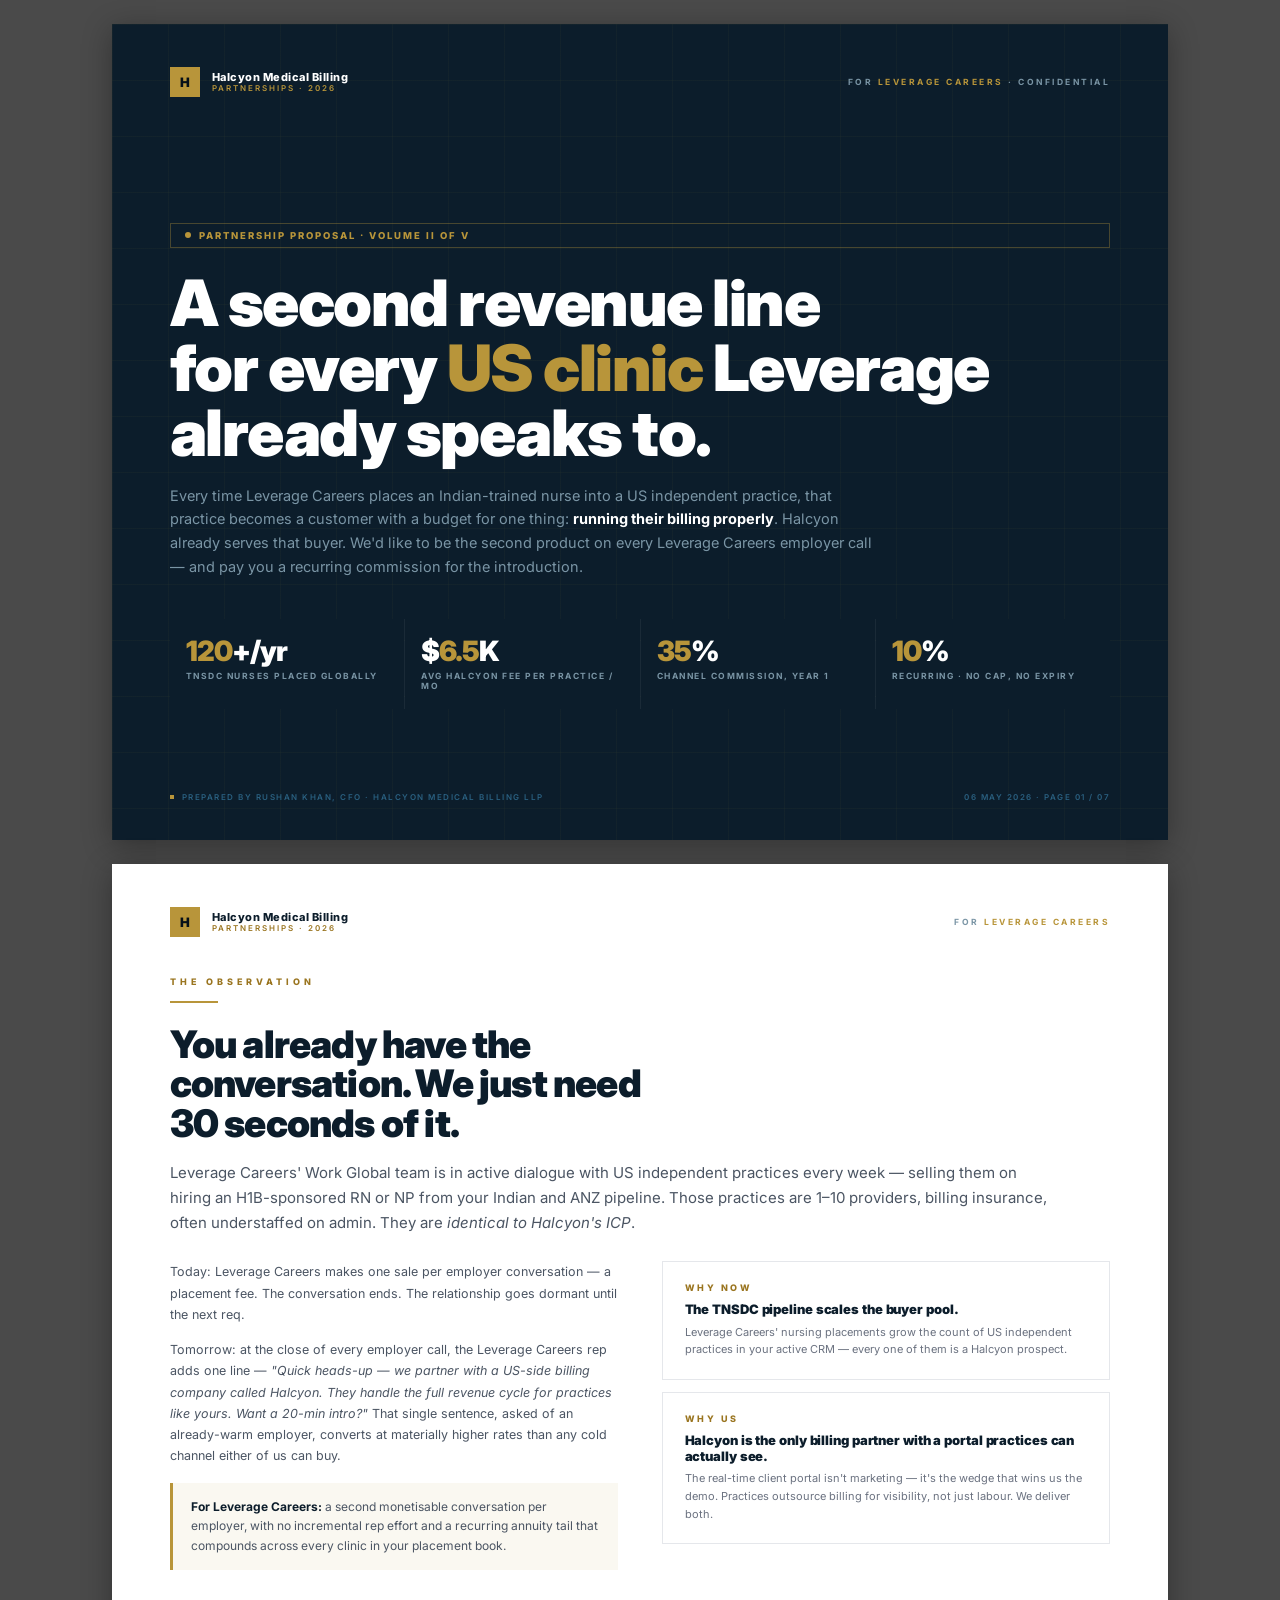
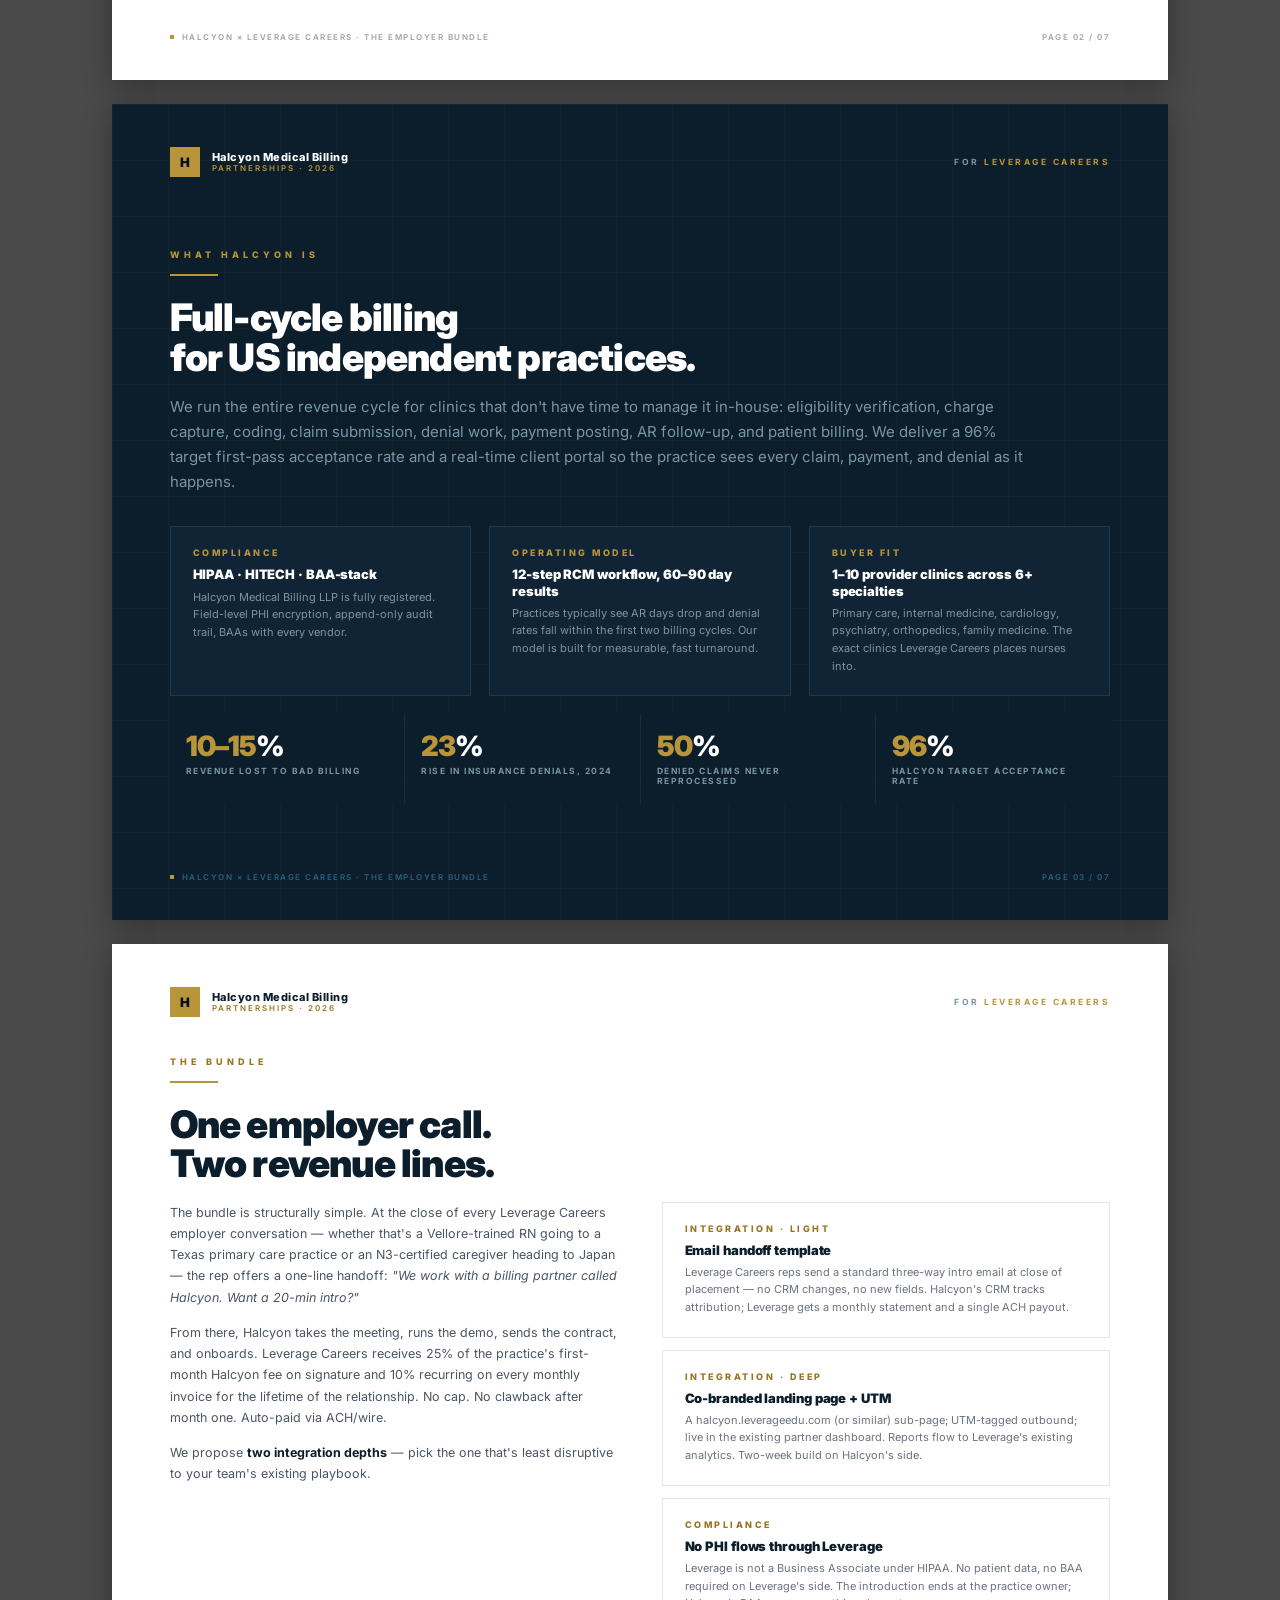
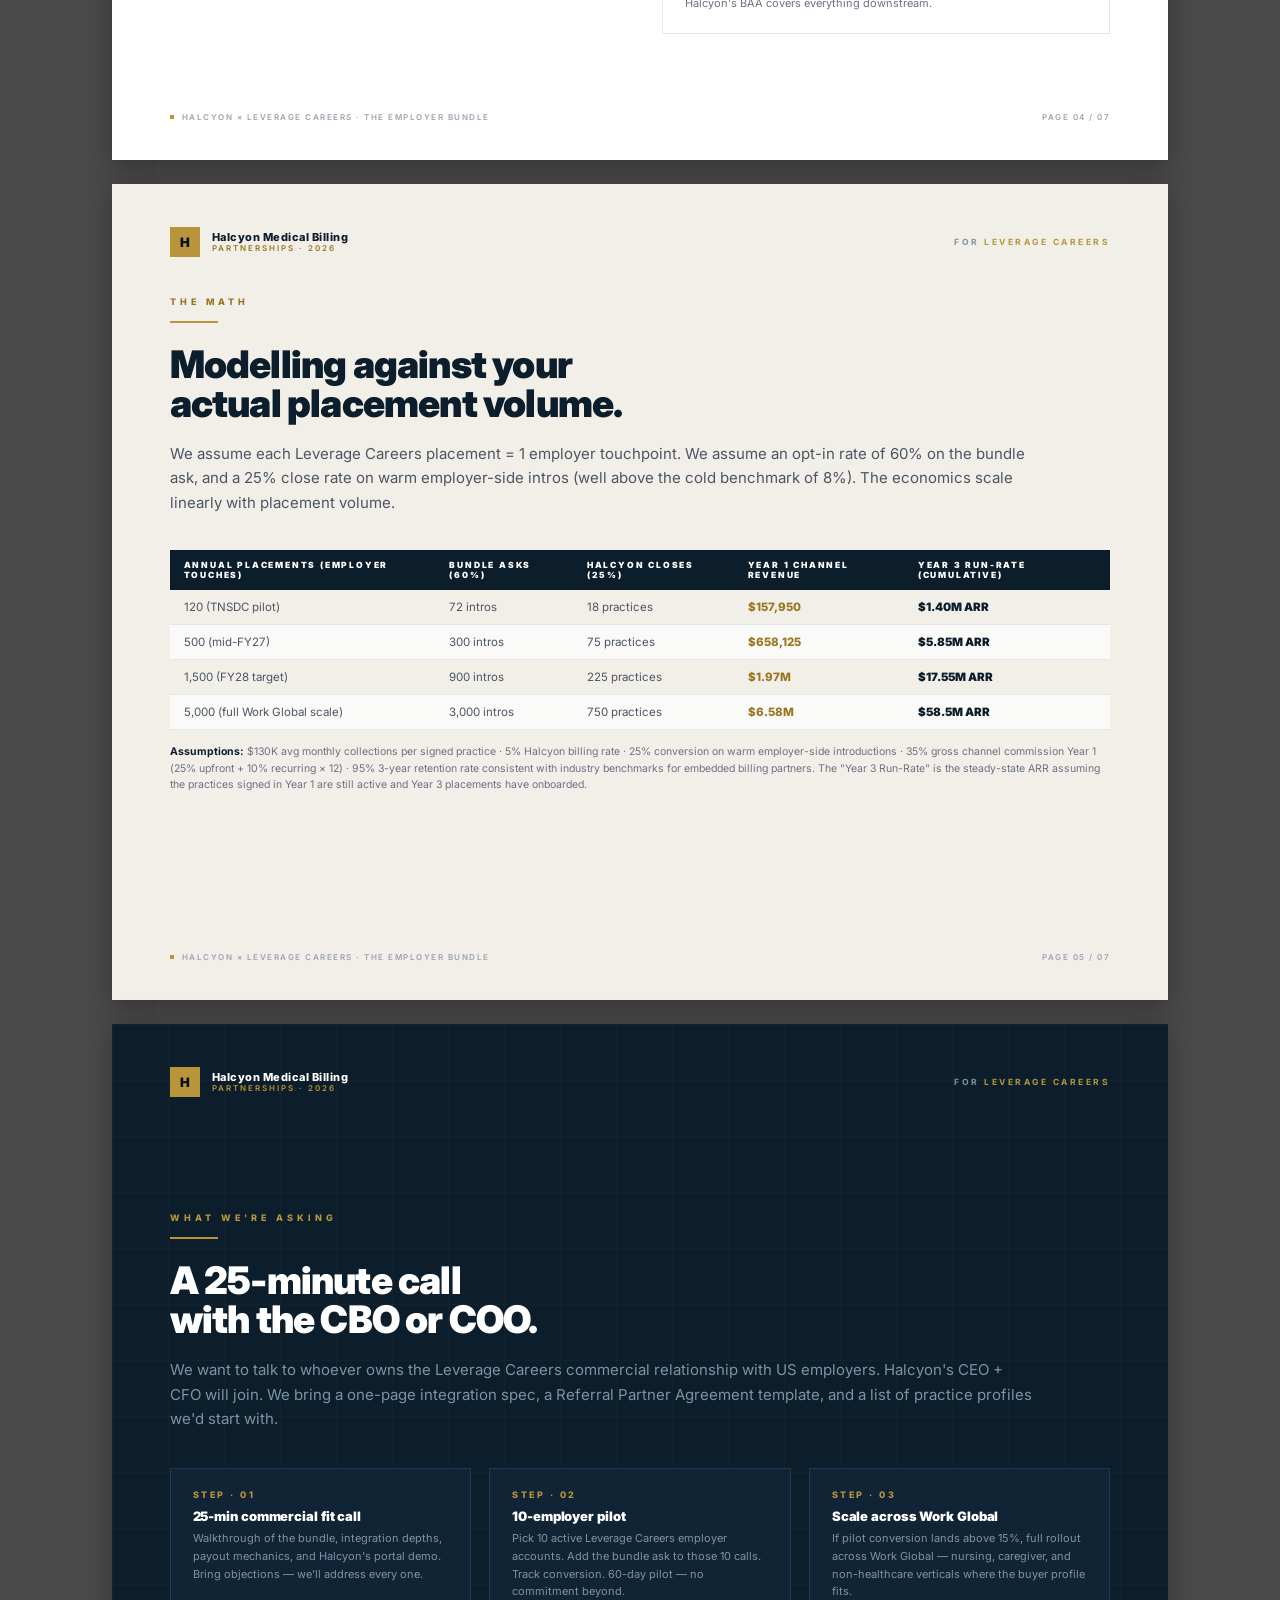
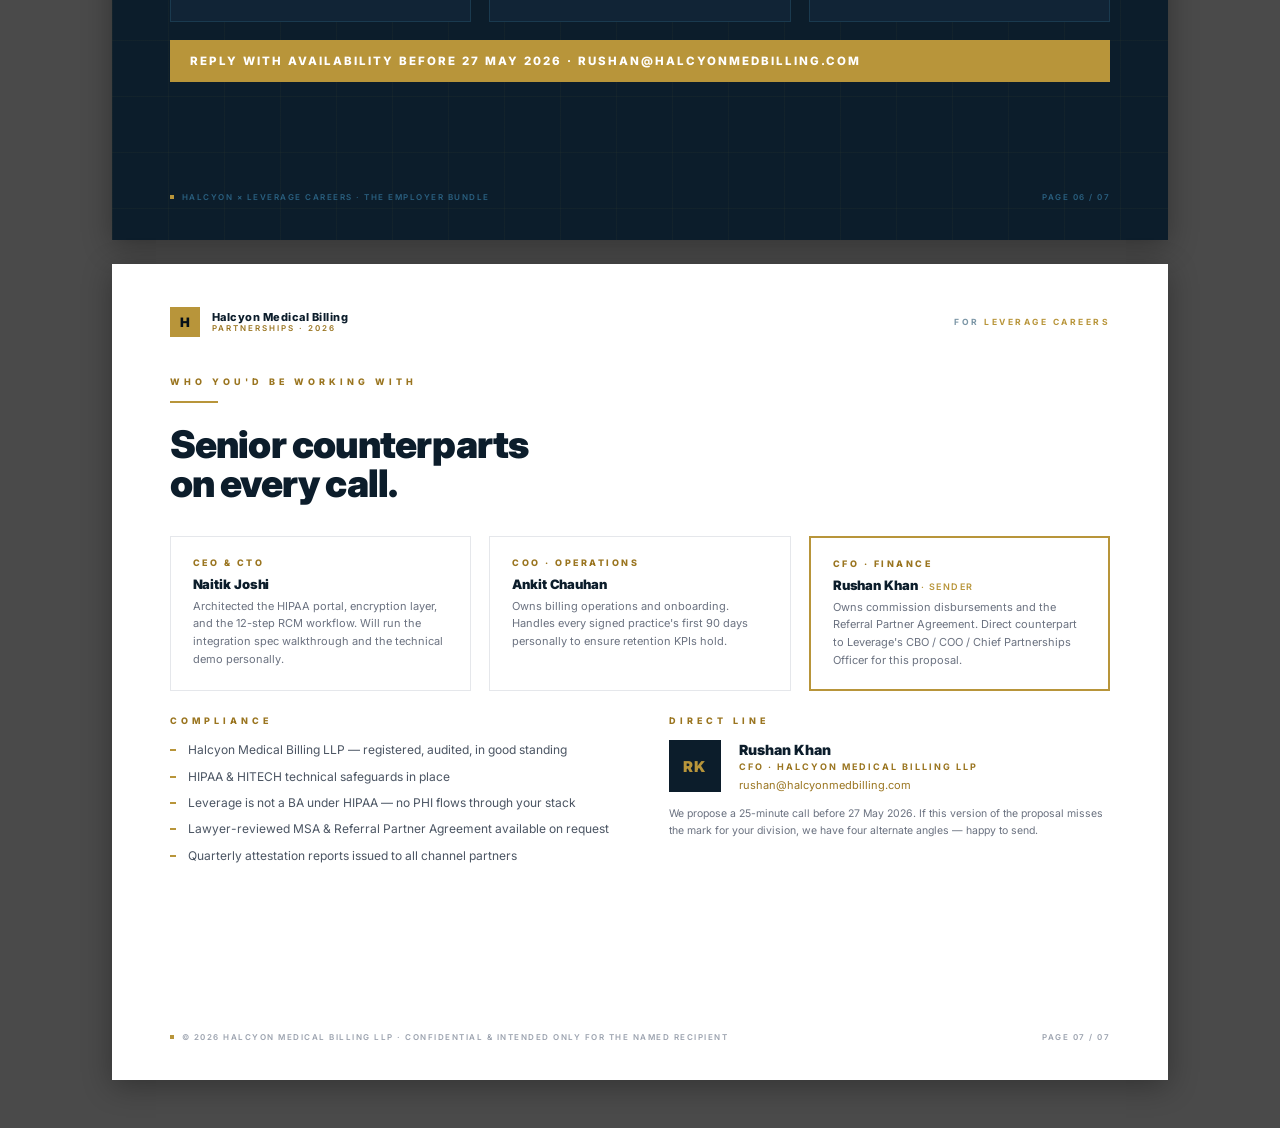
==== proposals/v2-employer-bundle.html @ 647984fd "Initial outreach package: Halcyon × Leverage Edu — 5 proposals, lead list, email draft, research" ====
<!DOCTYPE html>
<html lang="en">
<head>
<meta charset="UTF-8">
<title>Halcyon × Leverage Careers — The Employer Bundle</title>
<link rel="preconnect" href="https://fonts.googleapis.com">
<link rel="preconnect" href="https://fonts.gstatic.com" crossorigin>
<link href="https://fonts.googleapis.com/css2?family=Inter:wght@300;400;600;700;800;900&display=swap" rel="stylesheet">
<link rel="stylesheet" href="_styles.css">
</head>
<body>

<!-- ═══════════ PAGE 1 — COVER ═══════════ -->
<section class="page hero-bg dark-bg">
  <div class="page-header">
    <div class="brand">
      <div class="brand-mark">H</div>
      <div class="brand-text">
        Halcyon Medical Billing
        <span class="sub">Partnerships · 2026</span>
      </div>
    </div>
    <div class="attn">For <span class="gold">Leverage Careers</span> · Confidential</div>
  </div>

  <div class="page-body" style="padding-top:0.4in;">
    <div class="tag"><span class="pulse"></span>Partnership Proposal · Volume II of V</div>
    <h1 class="cover-h1">A second revenue line<br>for every <em>US clinic</em> Leverage<br>already speaks to.</h1>
    <p class="lead dark" style="max-width:7.4in; font-size:14.5px;">
      Every time Leverage Careers places an Indian-trained nurse into a US independent practice,
      that practice becomes a customer with a budget for one thing: <strong style="color:#fff;">running their billing properly</strong>.
      Halcyon already serves that buyer. We'd like to be the second product on every Leverage
      Careers employer call &mdash; and pay you a recurring commission for the introduction.
    </p>

    <div class="kpi-row">
      <div class="kpi"><div class="kpi-val"><span class="gold">120</span>+/yr</div><div class="kpi-lbl">TNSDC Nurses Placed Globally</div></div>
      <div class="kpi"><div class="kpi-val">$<span class="gold">6.5</span>K</div><div class="kpi-lbl">Avg Halcyon Fee per Practice / mo</div></div>
      <div class="kpi"><div class="kpi-val"><span class="gold">35</span>%</div><div class="kpi-lbl">Channel Commission, Year 1</div></div>
      <div class="kpi"><div class="kpi-val"><span class="gold">10</span>%</div><div class="kpi-lbl">Recurring · No Cap, No Expiry</div></div>
    </div>
  </div>

  <div class="page-footer">
    <span><span class="gold-dot"></span>Prepared by Rushan Khan, CFO · Halcyon Medical Billing LLP</span>
    <span>06 May 2026 · Page 01 / 07</span>
  </div>
</section>

<!-- ═══════════ PAGE 2 — THE OBSERVATION ═══════════ -->
<section class="page">
  <div class="page-header">
    <div class="brand">
      <div class="brand-mark">H</div>
      <div class="brand-text">
        Halcyon Medical Billing
        <span class="sub">Partnerships · 2026</span>
      </div>
    </div>
    <div class="attn">For <span class="gold">Leverage Careers</span></div>
  </div>

  <div class="page-body top">
    <p class="section-label light">The observation</p>
    <div class="gold-divider"></div>
    <h2 class="page-h2">You already have the<br>conversation. We just need<br>30 seconds of it.</h2>
    <p class="lead">
      Leverage Careers' Work Global team is in active dialogue with US independent practices
      every week &mdash; selling them on hiring an H1B-sponsored RN or NP from your Indian and
      ANZ pipeline. Those practices are 1–10 providers, billing insurance, often understaffed
      on admin. They are <em>identical to Halcyon's ICP</em>.
    </p>

    <div class="two-col" style="margin-top:8px;">
      <div>
        <p class="body" style="margin-bottom:14px;">
          Today: Leverage Careers makes one sale per employer conversation &mdash; a placement fee.
          The conversation ends. The relationship goes dormant until the next req.
        </p>
        <p class="body">
          Tomorrow: at the close of every employer call, the Leverage Careers rep adds one line
          &mdash; <em>"Quick heads-up &mdash; we partner with a US-side billing company called Halcyon. They
          handle the full revenue cycle for practices like yours. Want a 20-min intro?"</em>
          That single sentence, asked of an already-warm employer, converts at materially
          higher rates than any cold channel either of us can buy.
        </p>
        <div class="callout">
          <strong>For Leverage Careers:</strong> a second monetisable conversation per employer,
          with no incremental rep effort and a recurring annuity tail that compounds across
          every clinic in your placement book.
        </div>
      </div>
      <div>
        <div class="feature-card" style="margin-bottom:12px;">
          <div class="num">Why now</div>
          <div class="title">The TNSDC pipeline scales the buyer pool.</div>
          <div class="desc">Leverage Careers' nursing placements grow the count of US independent practices in your active CRM &mdash; every one of them is a Halcyon prospect.</div>
        </div>
        <div class="feature-card">
          <div class="num">Why us</div>
          <div class="title">Halcyon is the only billing partner with a portal practices can actually see.</div>
          <div class="desc">The real-time client portal isn't marketing &mdash; it's the wedge that wins us the demo. Practices outsource billing for visibility, not just labour. We deliver both.</div>
        </div>
      </div>
    </div>
  </div>

  <div class="page-footer">
    <span><span class="gold-dot"></span>Halcyon × Leverage Careers · The Employer Bundle</span>
    <span>Page 02 / 07</span>
  </div>
</section>

<!-- ═══════════ PAGE 3 — WHAT HALCYON IS ═══════════ -->
<section class="page hero-bg dark-bg">
  <div class="page-header">
    <div class="brand">
      <div class="brand-mark">H</div>
      <div class="brand-text">
        Halcyon Medical Billing
        <span class="sub">Partnerships · 2026</span>
      </div>
    </div>
    <div class="attn">For <span class="gold">Leverage Careers</span></div>
  </div>

  <div class="page-body">
    <p class="section-label">What Halcyon is</p>
    <div class="gold-divider"></div>
    <h2 class="page-h2 dark">Full-cycle billing<br>for US independent practices.</h2>
    <p class="lead dark" style="max-width:9in;">
      We run the entire revenue cycle for clinics that don't have time to manage it in-house:
      eligibility verification, charge capture, coding, claim submission, denial work, payment
      posting, AR follow-up, and patient billing. We deliver a 96% target first-pass acceptance
      rate and a real-time client portal so the practice sees every claim, payment, and denial as it happens.
    </p>

    <div class="three-col" style="margin-top:14px;">
      <div class="feature-card">
        <div class="num">Compliance</div>
        <div class="title">HIPAA · HITECH · BAA-stack</div>
        <div class="desc">Halcyon Medical Billing LLP is fully registered. Field-level PHI encryption, append-only audit trail, BAAs with every vendor.</div>
      </div>
      <div class="feature-card">
        <div class="num">Operating model</div>
        <div class="title">12-step RCM workflow, 60–90 day results</div>
        <div class="desc">Practices typically see AR days drop and denial rates fall within the first two billing cycles. Our model is built for measurable, fast turnaround.</div>
      </div>
      <div class="feature-card">
        <div class="num">Buyer fit</div>
        <div class="title">1–10 provider clinics across 6+ specialties</div>
        <div class="desc">Primary care, internal medicine, cardiology, psychiatry, orthopedics, family medicine. The exact clinics Leverage Careers places nurses into.</div>
      </div>
    </div>

    <div class="kpi-row" style="margin-top:18px;">
      <div class="kpi"><div class="kpi-val"><span class="gold">10–15</span>%</div><div class="kpi-lbl">Revenue Lost to Bad Billing</div></div>
      <div class="kpi"><div class="kpi-val"><span class="gold">23</span>%</div><div class="kpi-lbl">Rise in Insurance Denials, 2024</div></div>
      <div class="kpi"><div class="kpi-val"><span class="gold">50</span>%</div><div class="kpi-lbl">Denied Claims Never Reprocessed</div></div>
      <div class="kpi"><div class="kpi-val"><span class="gold">96</span>%</div><div class="kpi-lbl">Halcyon Target Acceptance Rate</div></div>
    </div>
  </div>

  <div class="page-footer">
    <span><span class="gold-dot"></span>Halcyon × Leverage Careers · The Employer Bundle</span>
    <span>Page 03 / 07</span>
  </div>
</section>

<!-- ═══════════ PAGE 4 — THE BUNDLE ═══════════ -->
<section class="page">
  <div class="page-header">
    <div class="brand">
      <div class="brand-mark">H</div>
      <div class="brand-text">
        Halcyon Medical Billing
        <span class="sub">Partnerships · 2026</span>
      </div>
    </div>
    <div class="attn">For <span class="gold">Leverage Careers</span></div>
  </div>

  <div class="page-body top">
    <p class="section-label light">The bundle</p>
    <div class="gold-divider"></div>
    <h2 class="page-h2">One employer call.<br>Two revenue lines.</h2>

    <div class="two-col">
      <div>
        <p class="body" style="margin-bottom:14px;">
          The bundle is structurally simple. At the close of every Leverage Careers employer
          conversation &mdash; whether that's a Vellore-trained RN going to a Texas primary care
          practice or an N3-certified caregiver heading to Japan &mdash; the rep offers a one-line
          handoff: <em>"We work with a billing partner called Halcyon. Want a 20-min intro?"</em>
        </p>
        <p class="body">
          From there, Halcyon takes the meeting, runs the demo, sends the contract, and onboards.
          Leverage Careers receives 25% of the practice's first-month Halcyon fee on signature
          and 10% recurring on every monthly invoice for the lifetime of the relationship.
          No cap. No clawback after month one. Auto-paid via ACH/wire.
        </p>
        <p class="body" style="margin-top:14px;">
          We propose <strong>two integration depths</strong> &mdash; pick the one that's least
          disruptive to your team's existing playbook.
        </p>
      </div>
      <div>
        <div class="feature-card" style="margin-bottom:12px;">
          <div class="num">Integration · Light</div>
          <div class="title">Email handoff template</div>
          <div class="desc">Leverage Careers reps send a standard three-way intro email at close of placement &mdash; no CRM changes, no new fields. Halcyon's CRM tracks attribution; Leverage gets a monthly statement and a single ACH payout.</div>
        </div>
        <div class="feature-card" style="margin-bottom:12px;">
          <div class="num">Integration · Deep</div>
          <div class="title">Co-branded landing page + UTM</div>
          <div class="desc">A halcyon.leverageedu.com (or similar) sub-page; UTM-tagged outbound; live in the existing partner dashboard. Reports flow to Leverage's existing analytics. Two-week build on Halcyon's side.</div>
        </div>
        <div class="feature-card">
          <div class="num">Compliance</div>
          <div class="title">No PHI flows through Leverage</div>
          <div class="desc">Leverage is not a Business Associate under HIPAA. No patient data, no BAA required on Leverage's side. The introduction ends at the practice owner; Halcyon's BAA covers everything downstream.</div>
        </div>
      </div>
    </div>
  </div>

  <div class="page-footer">
    <span><span class="gold-dot"></span>Halcyon × Leverage Careers · The Employer Bundle</span>
    <span>Page 04 / 07</span>
  </div>
</section>

<!-- ═══════════ PAGE 5 — ECONOMICS ═══════════ -->
<section class="page parchment-bg">
  <div class="page-header">
    <div class="brand">
      <div class="brand-mark">H</div>
      <div class="brand-text">
        Halcyon Medical Billing
        <span class="sub">Partnerships · 2026</span>
      </div>
    </div>
    <div class="attn">For <span class="gold">Leverage Careers</span></div>
  </div>

  <div class="page-body top">
    <p class="section-label light">The math</p>
    <div class="gold-divider"></div>
    <h2 class="page-h2">Modelling against your<br>actual placement volume.</h2>
    <p class="lead">
      We assume each Leverage Careers placement = 1 employer touchpoint. We assume an opt-in
      rate of 60% on the bundle ask, and a 25% close rate on warm employer-side intros (well
      above the cold benchmark of 8%). The economics scale linearly with placement volume.
    </p>

    <table class="proposal-table">
      <thead>
        <tr>
          <th>Annual Placements (Employer Touches)</th>
          <th>Bundle Asks (60%)</th>
          <th>Halcyon Closes (25%)</th>
          <th>Year 1 Channel Revenue</th>
          <th>Year 3 Run-Rate (cumulative)</th>
        </tr>
      </thead>
      <tbody>
        <tr>
          <td>120 (TNSDC pilot)</td>
          <td>72 intros</td>
          <td>18 practices</td>
          <td class="gold">$157,950</td>
          <td class="big">$1.40M ARR</td>
        </tr>
        <tr>
          <td>500 (mid-FY27)</td>
          <td>300 intros</td>
          <td>75 practices</td>
          <td class="gold">$658,125</td>
          <td class="big">$5.85M ARR</td>
        </tr>
        <tr>
          <td>1,500 (FY28 target)</td>
          <td>900 intros</td>
          <td>225 practices</td>
          <td class="gold">$1.97M</td>
          <td class="big">$17.55M ARR</td>
        </tr>
        <tr>
          <td>5,000 (full Work Global scale)</td>
          <td>3,000 intros</td>
          <td>750 practices</td>
          <td class="gold">$6.58M</td>
          <td class="big">$58.5M ARR</td>
        </tr>
      </tbody>
    </table>

    <p class="tiny" style="margin-top:14px;">
      <strong>Assumptions:</strong> $130K avg monthly collections per signed practice · 5% Halcyon billing rate · 25% conversion on warm employer-side introductions · 35% gross channel commission Year 1 (25% upfront + 10% recurring × 12) · 95% 3-year retention rate consistent with industry benchmarks for embedded billing partners. The "Year 3 Run-Rate" is the steady-state ARR assuming the practices signed in Year 1 are still active and Year 3 placements have onboarded.
    </p>
  </div>

  <div class="page-footer">
    <span><span class="gold-dot"></span>Halcyon × Leverage Careers · The Employer Bundle</span>
    <span>Page 05 / 07</span>
  </div>
</section>

<!-- ═══════════ PAGE 6 — THE ASK ═══════════ -->
<section class="page hero-bg dark-bg">
  <div class="page-header">
    <div class="brand">
      <div class="brand-mark">H</div>
      <div class="brand-text">
        Halcyon Medical Billing
        <span class="sub">Partnerships · 2026</span>
      </div>
    </div>
    <div class="attn">For <span class="gold">Leverage Careers</span></div>
  </div>

  <div class="page-body">
    <p class="section-label">What we're asking</p>
    <div class="gold-divider"></div>
    <h2 class="page-h2 dark">A 25-minute call<br>with the CBO or COO.</h2>
    <p class="lead dark" style="max-width:9in;">
      We want to talk to whoever owns the Leverage Careers commercial relationship with US
      employers. Halcyon's CEO + CFO will join. We bring a one-page integration spec, a
      Referral Partner Agreement template, and a list of practice profiles we'd start with.
    </p>

    <div class="three-col" style="margin-top:18px;">
      <div class="feature-card">
        <div class="num">Step · 01</div>
        <div class="title">25-min commercial fit call</div>
        <div class="desc">Walkthrough of the bundle, integration depths, payout mechanics, and Halcyon's portal demo. Bring objections &mdash; we'll address every one.</div>
      </div>
      <div class="feature-card">
        <div class="num">Step · 02</div>
        <div class="title">10-employer pilot</div>
        <div class="desc">Pick 10 active Leverage Careers employer accounts. Add the bundle ask to those 10 calls. Track conversion. 60-day pilot &mdash; no commitment beyond.</div>
      </div>
      <div class="feature-card">
        <div class="num">Step · 03</div>
        <div class="title">Scale across Work Global</div>
        <div class="desc">If pilot conversion lands above 15%, full rollout across Work Global &mdash; nursing, caregiver, and non-healthcare verticals where the buyer profile fits.</div>
      </div>
    </div>

    <div class="cta-band">
      Reply with availability before 27 May 2026 · rushan@halcyonmedbilling.com
    </div>
  </div>

  <div class="page-footer">
    <span><span class="gold-dot"></span>Halcyon × Leverage Careers · The Employer Bundle</span>
    <span>Page 06 / 07</span>
  </div>
</section>

<!-- ═══════════ PAGE 7 — TEAM + SIGNATURE ═══════════ -->
<section class="page">
  <div class="page-header">
    <div class="brand">
      <div class="brand-mark">H</div>
      <div class="brand-text">
        Halcyon Medical Billing
        <span class="sub">Partnerships · 2026</span>
      </div>
    </div>
    <div class="attn">For <span class="gold">Leverage Careers</span></div>
  </div>

  <div class="page-body top">
    <p class="section-label light">Who you'd be working with</p>
    <div class="gold-divider"></div>
    <h2 class="page-h2">Senior counterparts<br>on every call.</h2>

    <div class="three-col" style="margin-top:14px;">
      <div class="feature-card">
        <div class="num">CEO &amp; CTO</div>
        <div class="title">Naitik Joshi</div>
        <div class="desc">Architected the HIPAA portal, encryption layer, and the 12-step RCM workflow. Will run the integration spec walkthrough and the technical demo personally.</div>
      </div>
      <div class="feature-card">
        <div class="num">COO · Operations</div>
        <div class="title">Ankit Chauhan</div>
        <div class="desc">Owns billing operations and onboarding. Handles every signed practice's first 90 days personally to ensure retention KPIs hold.</div>
      </div>
      <div class="feature-card" style="border-color: var(--gold-500); border-width:2px;">
        <div class="num">CFO · Finance</div>
        <div class="title">Rushan Khan <span style="color:var(--gold-500); font-weight:600; font-size:9px; letter-spacing:1.5px;">· SENDER</span></div>
        <div class="desc">Owns commission disbursements and the Referral Partner Agreement. Direct counterpart to Leverage's CBO / COO / Chief Partnerships Officer for this proposal.</div>
      </div>
    </div>

    <div class="two-col" style="margin-top:24px; gap:0.6in;">
      <div>
        <p class="section-label light">Compliance</p>
        <ul class="bullet-list" style="margin-top:6px;">
          <li>Halcyon Medical Billing LLP &mdash; registered, audited, in good standing</li>
          <li>HIPAA &amp; HITECH technical safeguards in place</li>
          <li>Leverage is not a BA under HIPAA &mdash; no PHI flows through your stack</li>
          <li>Lawyer-reviewed MSA &amp; Referral Partner Agreement available on request</li>
          <li>Quarterly attestation reports issued to all channel partners</li>
        </ul>
      </div>
      <div>
        <p class="section-label light">Direct line</p>
        <div class="signature">
          <div class="sig-initials">RK</div>
          <div>
            <div class="sig-name">Rushan Khan</div>
            <div class="sig-title">CFO · Halcyon Medical Billing LLP</div>
            <div class="sig-email">rushan@halcyonmedbilling.com</div>
          </div>
        </div>
        <p class="tiny" style="margin-top:14px;">
          We propose a 25-minute call before 27 May 2026. If this version of the proposal misses
          the mark for your division, we have four alternate angles &mdash; happy to send.
        </p>
      </div>
    </div>
  </div>

  <div class="page-footer">
    <span><span class="gold-dot"></span>© 2026 Halcyon Medical Billing LLP · Confidential &amp; intended only for the named recipient</span>
    <span>Page 07 / 07</span>
  </div>
</section>

</body>
</html>
---- proposals/_styles.css ----
/* ─────────────────────────────────────────────────────────────
   Halcyon Medical Billing — Proposal Deck Stylesheet
   Follows DESIGN.md (navy + gold, Inter, no rounded corners).
   Each .page is a fixed 11×8.5 in slide for clean PDF export.
   ───────────────────────────────────────────────────────────── */

*, *::before, *::after { box-sizing: border-box; margin: 0; padding: 0; }

:root {
  --navy-950: #060F18;
  --navy-900: #0C1D2B;
  --navy-800: #112436;
  --navy-700: #1A3A4F;
  --navy-600: #22506A;
  --navy-500: #2A6080;
  --navy-400: #4A7A9F;
  --gold-700: #7A5A10;
  --gold-600: #9A7520;
  --gold-500: #B8953A;
  --gold-400: #D4AF60;
  --gold-300: #E8CC80;
  --gold-200: #F0E4B8;
  --gold-100: #FBF8F2;
  --gold-50:  #FDFCF8;
  --cream:    #FAFAF8;
  --parchment:#F2EFE9;
  --muted-dark: #7A95A5;
}

@page {
  size: 11in 8.5in;
  margin: 0;
}

html, body {
  font-family: 'Inter', system-ui, -apple-system, sans-serif;
  font-weight: 400;
  color: #374151;
  background: #4a4a4a;
  -webkit-font-smoothing: antialiased;
}

/* ── Page (fixed deck slide) ──────────────────────────── */
.page {
  width: 11in;
  height: 8.5in;
  position: relative;
  overflow: hidden;
  page-break-after: always;
  break-after: page;
  background: #fff;
  margin: 0 auto;
  display: flex;
  flex-direction: column;
}
.page:last-child { page-break-after: auto; }

/* on-screen separation between pages */
@media screen {
  body { padding: 24px 0; }
  .page { box-shadow: 0 6px 28px rgba(0,0,0,0.32); margin-bottom: 24px; }
}

/* ── Page chrome ──────────────────────────────────────── */
.page-header {
  display: flex;
  align-items: center;
  justify-content: space-between;
  padding: 0.45in 0.6in 0.3in;
  flex-shrink: 0;
}
.brand {
  display: flex;
  align-items: center;
  gap: 12px;
}
.brand-mark {
  width: 30px;
  height: 30px;
  background: var(--gold-500);
  display: flex;
  align-items: center;
  justify-content: center;
  font-size: 13px;
  font-weight: 900;
  color: var(--navy-950);
  letter-spacing: -0.5px;
}
.brand-mark.dark { background: var(--gold-500); color: var(--navy-950); }
.brand-text {
  font-size: 11px;
  font-weight: 800;
  color: var(--navy-900);
  letter-spacing: 0.5px;
  line-height: 1.2;
}
.brand-text .sub {
  display: block;
  font-size: 8px;
  font-weight: 600;
  letter-spacing: 2px;
  text-transform: uppercase;
  color: var(--gold-600);
}
.dark-bg .brand-text { color: #fff; }
.dark-bg .brand-text .sub { color: var(--gold-500); }

.attn {
  font-size: 8.5px;
  font-weight: 700;
  letter-spacing: 2.5px;
  text-transform: uppercase;
  color: var(--muted-dark);
}
.attn span.gold { color: var(--gold-500); }
.dark-bg .attn { color: var(--muted-dark); }

.page-footer {
  display: flex;
  align-items: center;
  justify-content: space-between;
  padding: 0.25in 0.6in 0.4in;
  margin-top: auto;
  flex-shrink: 0;
  font-size: 8px;
  font-weight: 600;
  letter-spacing: 1.5px;
  text-transform: uppercase;
  color: #9ca3af;
}
.dark-bg .page-footer { color: var(--navy-500); }
.page-footer .gold-dot {
  display: inline-block;
  width: 4px;
  height: 4px;
  background: var(--gold-500);
  margin-right: 8px;
  vertical-align: middle;
}

/* ── Page body ────────────────────────────────────────── */
.page-body {
  flex: 1;
  padding: 0 0.6in;
  display: flex;
  flex-direction: column;
  justify-content: center;
  min-height: 0;
}
.page-body.top { justify-content: flex-start; padding-top: 0.1in; }

/* ── Backgrounds ──────────────────────────────────────── */
.dark-bg { background: var(--navy-900); color: #fff; }
.darkest-bg {
  background-color: var(--navy-950);
  background-image:
    linear-gradient(rgba(184,149,58,0.05) 1px, transparent 1px),
    linear-gradient(90deg, rgba(184,149,58,0.05) 1px, transparent 1px);
  background-size: 44px 44px;
  color: #fff;
}
.hero-bg {
  background-color: var(--navy-900);
  background-image:
    linear-gradient(rgba(184,149,58,0.045) 1px, transparent 1px),
    linear-gradient(90deg, rgba(184,149,58,0.045) 1px, transparent 1px);
  background-size: 56px 56px;
  color: #fff;
}
.parchment-bg { background: var(--parchment); }
.cream-bg { background: var(--cream); }

/* ── Type ─────────────────────────────────────────────── */
.section-label {
  font-size: 9px;
  font-weight: 800;
  letter-spacing: 4px;
  text-transform: uppercase;
  color: var(--gold-500);
  margin-bottom: 14px;
}
.section-label.light { color: var(--gold-600); }
.gold-divider {
  width: 48px;
  height: 2px;
  background: var(--gold-500);
  margin-bottom: 22px;
}
.gold-divider.wide { width: 64px; }

h1.cover-h1 {
  font-size: 64px;
  font-weight: 900;
  line-height: 1.02;
  letter-spacing: -1.5px;
  color: #fff;
  margin-bottom: 18px;
}
h1.cover-h1 em {
  font-style: normal;
  color: var(--gold-500);
}
h2.page-h2 {
  font-size: 38px;
  font-weight: 900;
  line-height: 1.04;
  letter-spacing: -0.8px;
  color: var(--navy-900);
  margin-bottom: 18px;
}
h2.page-h2.dark { color: #fff; }
h2.page-h2 em {
  font-style: normal;
  color: var(--gold-500);
}
h3.sub-h3 {
  font-size: 16px;
  font-weight: 900;
  line-height: 1.2;
  color: var(--navy-900);
  margin-bottom: 8px;
  letter-spacing: -0.2px;
}
h3.sub-h3.dark { color: #fff; }

p.lead {
  font-size: 15px;
  line-height: 1.65;
  color: #4b5563;
  max-width: 9.2in;
  margin-bottom: 18px;
}
p.lead.dark { color: var(--muted-dark); }
p.body {
  font-size: 12.5px;
  line-height: 1.7;
  color: #4b5563;
}
p.body.dark { color: var(--muted-dark); }
p.tiny {
  font-size: 10.5px;
  line-height: 1.6;
  color: #6b7280;
}
p.tiny.dark { color: var(--navy-400); }

strong { font-weight: 700; color: var(--navy-900); }
.dark-bg strong, h2.page-h2.dark + p strong { color: #fff; }

/* ── Components ───────────────────────────────────────── */
.kpi-row {
  display: grid;
  grid-template-columns: repeat(4, 1fr);
  gap: 1px;
  background: rgba(255,255,255,0.06);
  margin-top: 22px;
}
.kpi-row.light {
  background: #e5e7eb;
}
.kpi {
  background: var(--navy-900);
  padding: 18px 16px;
  text-align: left;
}
.kpi-row.light .kpi { background: #fff; }
.kpi-val {
  font-size: 28px;
  font-weight: 900;
  color: #fff;
  letter-spacing: -1px;
  line-height: 1;
  margin-bottom: 6px;
}
.kpi-row.light .kpi-val { color: var(--navy-900); }
.kpi-val .gold { color: var(--gold-500); }
.kpi-lbl {
  font-size: 8.5px;
  font-weight: 700;
  letter-spacing: 1.5px;
  text-transform: uppercase;
  color: var(--muted-dark);
}
.kpi-row.light .kpi-lbl { color: #6b7280; }

.tag {
  display: inline-flex;
  align-items: center;
  gap: 8px;
  border: 1px solid rgba(184,149,58,0.35);
  padding: 6px 14px;
  font-size: 9.5px;
  font-weight: 800;
  letter-spacing: 2px;
  text-transform: uppercase;
  color: var(--gold-500);
  margin-bottom: 22px;
}
.tag .pulse {
  width: 6px; height: 6px; background: var(--gold-500); border-radius: 50%;
  animation: pulse 2.5s ease-in-out infinite;
}
@keyframes pulse { 0%,100% { opacity: 1 } 50% { opacity: 0.4 } }

.callout {
  border-left: 3px solid var(--gold-500);
  background: rgba(184,149,58,0.07);
  padding: 14px 18px;
  font-size: 12px;
  line-height: 1.65;
  color: #4b5563;
  margin-top: 16px;
}
.callout.dark {
  background: rgba(184,149,58,0.06);
  color: var(--muted-dark);
}
.callout strong { color: var(--navy-900); }
.callout.dark strong { color: #fff; }

.two-col {
  display: grid;
  grid-template-columns: 1fr 1fr;
  gap: 0.45in;
  align-items: start;
}
.three-col {
  display: grid;
  grid-template-columns: repeat(3, 1fr);
  gap: 18px;
}

.feature-card {
  background: #fff;
  border: 1px solid #e5e7eb;
  padding: 20px 22px;
  position: relative;
}
.dark-bg .feature-card,
.darkest-bg .feature-card,
.hero-bg .feature-card {
  background: var(--navy-800);
  border-color: var(--navy-700);
}
.feature-card .num {
  font-size: 9px;
  font-weight: 800;
  letter-spacing: 2.5px;
  text-transform: uppercase;
  color: var(--gold-600);
  margin-bottom: 8px;
}
.dark-bg .feature-card .num { color: var(--gold-500); }
.feature-card .title {
  font-size: 13px;
  font-weight: 900;
  color: var(--navy-900);
  margin-bottom: 6px;
  line-height: 1.25;
  letter-spacing: -0.1px;
}
.dark-bg .feature-card .title { color: #fff; }
.feature-card .desc {
  font-size: 11px;
  color: #6b7280;
  line-height: 1.6;
}
.dark-bg .feature-card .desc { color: var(--muted-dark); }

table.proposal-table {
  width: 100%;
  border-collapse: collapse;
  font-size: 11.5px;
  margin-top: 16px;
}
table.proposal-table thead th {
  background: var(--navy-900);
  color: #fff;
  text-align: left;
  font-size: 8.5px;
  font-weight: 900;
  letter-spacing: 1.8px;
  text-transform: uppercase;
  padding: 10px 14px;
}
table.proposal-table tbody td {
  padding: 10px 14px;
  border-bottom: 1px solid #e5e7eb;
  color: #4b5563;
}
table.proposal-table tbody tr:nth-child(even) td {
  background: var(--cream);
}
table.proposal-table td.gold {
  color: var(--gold-600);
  font-weight: 800;
}
table.proposal-table td.big {
  color: var(--navy-900);
  font-weight: 900;
}

.bullet-list { list-style: none; padding: 0; margin: 12px 0 0 0; }
.bullet-list li {
  position: relative;
  padding-left: 18px;
  font-size: 12px;
  line-height: 1.7;
  color: #4b5563;
  margin-bottom: 6px;
}
.bullet-list li::before {
  content: '';
  position: absolute;
  left: 0; top: 9px;
  width: 6px; height: 2px;
  background: var(--gold-500);
}
.dark-bg .bullet-list li,
.darkest-bg .bullet-list li,
.hero-bg .bullet-list li { color: var(--muted-dark); }

.cta-band {
  background: var(--gold-500);
  color: #fff;
  padding: 14px 20px;
  margin-top: 18px;
  font-size: 11.5px;
  font-weight: 800;
  letter-spacing: 2px;
  text-transform: uppercase;
}

.signature {
  display: flex;
  align-items: center;
  gap: 18px;
  margin-top: 14px;
}
.sig-initials {
  width: 52px;
  height: 52px;
  background: var(--navy-900);
  color: var(--gold-500);
  display: flex;
  align-items: center;
  justify-content: center;
  font-size: 15px;
  font-weight: 900;
  letter-spacing: 1px;
  flex-shrink: 0;
}
.dark-bg .sig-initials { background: var(--gold-500); color: var(--navy-950); }
.sig-name {
  font-size: 14px;
  font-weight: 900;
  color: var(--navy-900);
}
.dark-bg .sig-name { color: #fff; }
.sig-title {
  font-size: 9px;
  font-weight: 700;
  letter-spacing: 2px;
  text-transform: uppercase;
  color: var(--gold-600);
  margin-top: 3px;
}
.dark-bg .sig-title { color: var(--gold-500); }
.sig-email {
  font-size: 11px;
  color: var(--gold-600);
  margin-top: 6px;
}
.dark-bg .sig-email { color: var(--gold-400); }
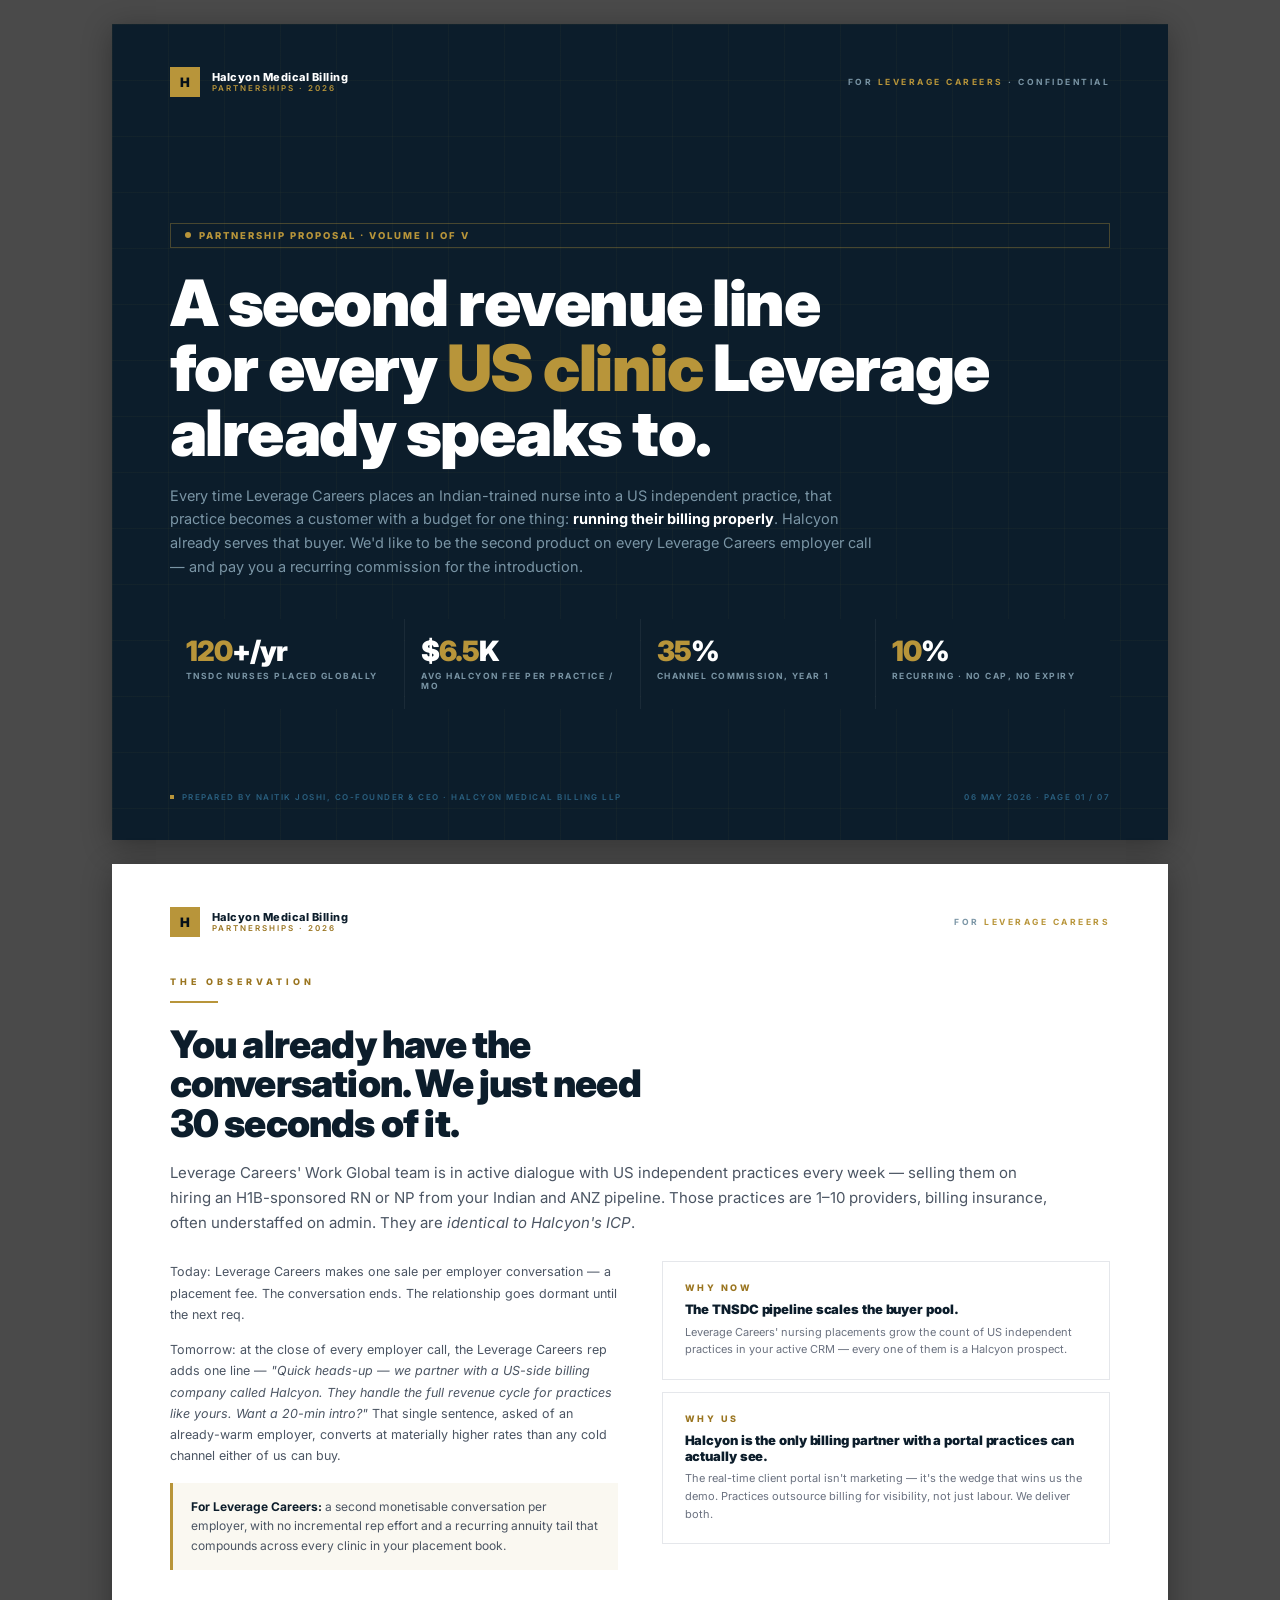
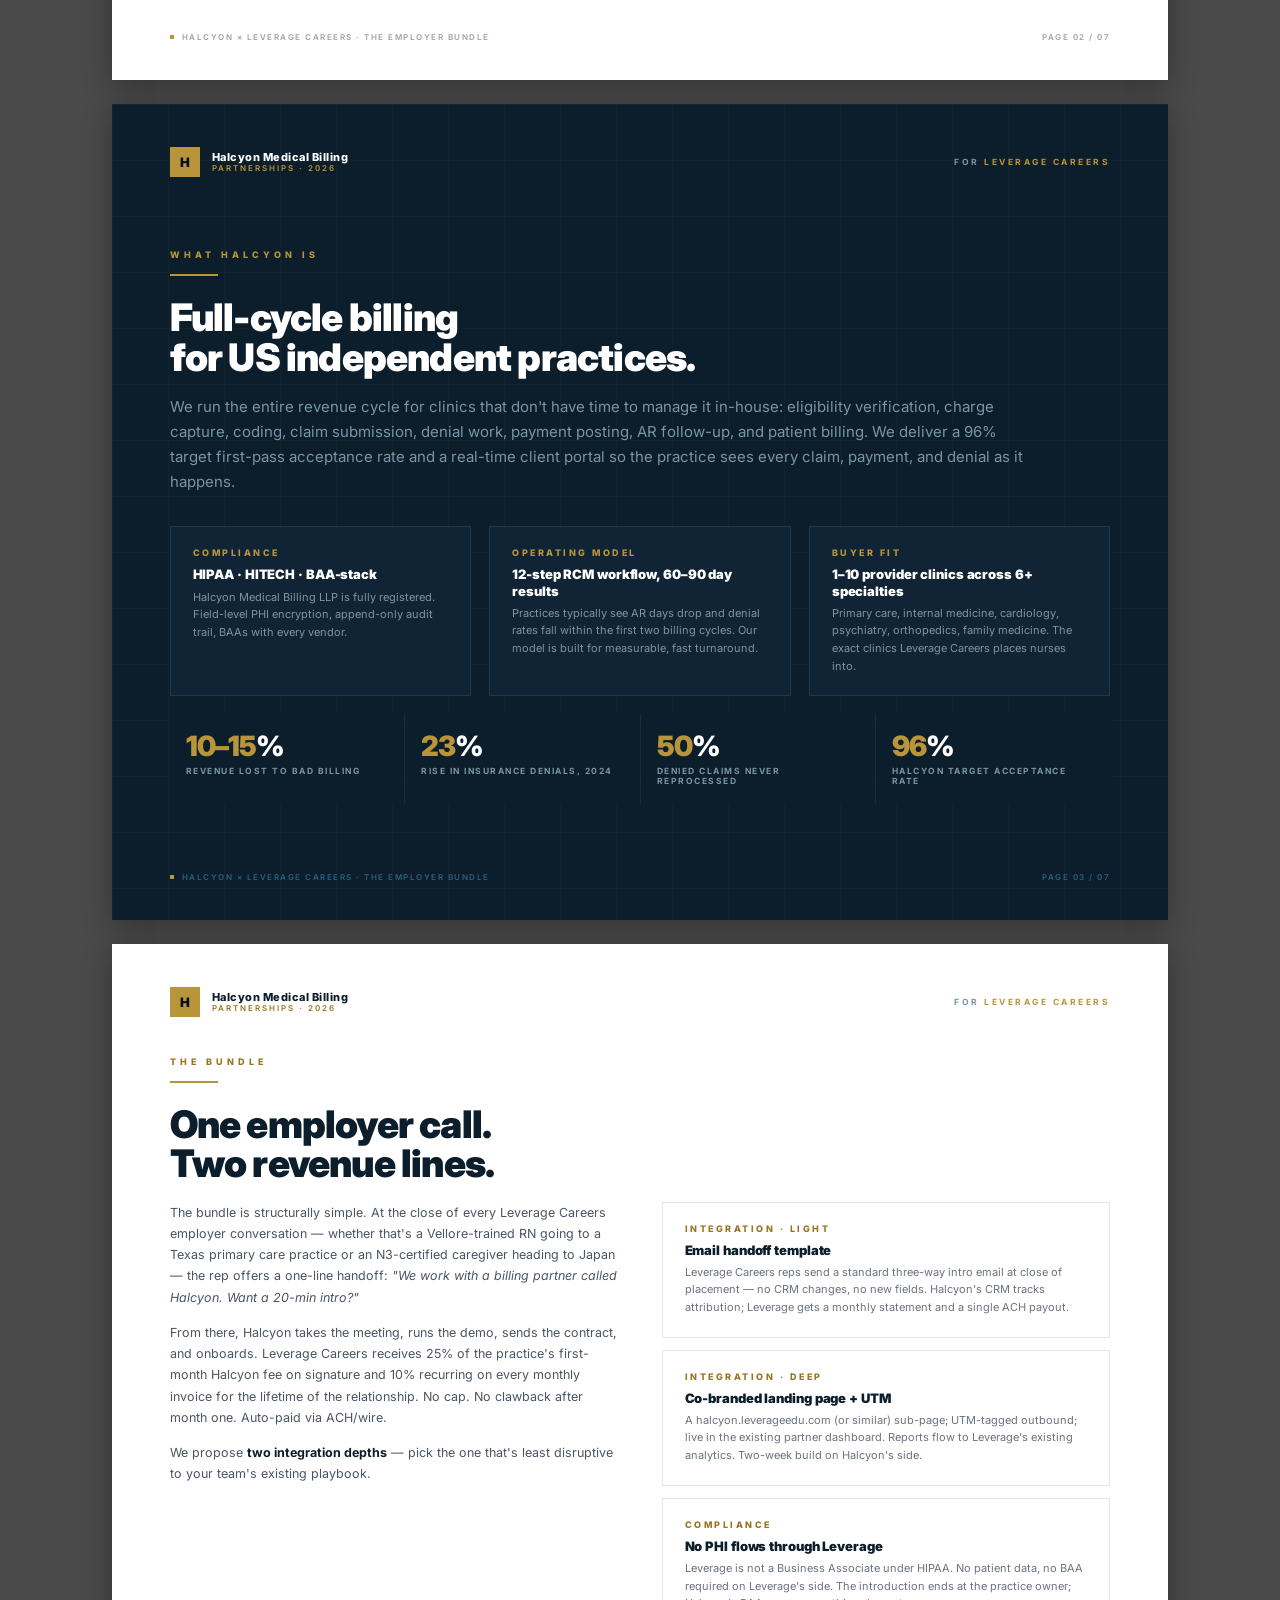
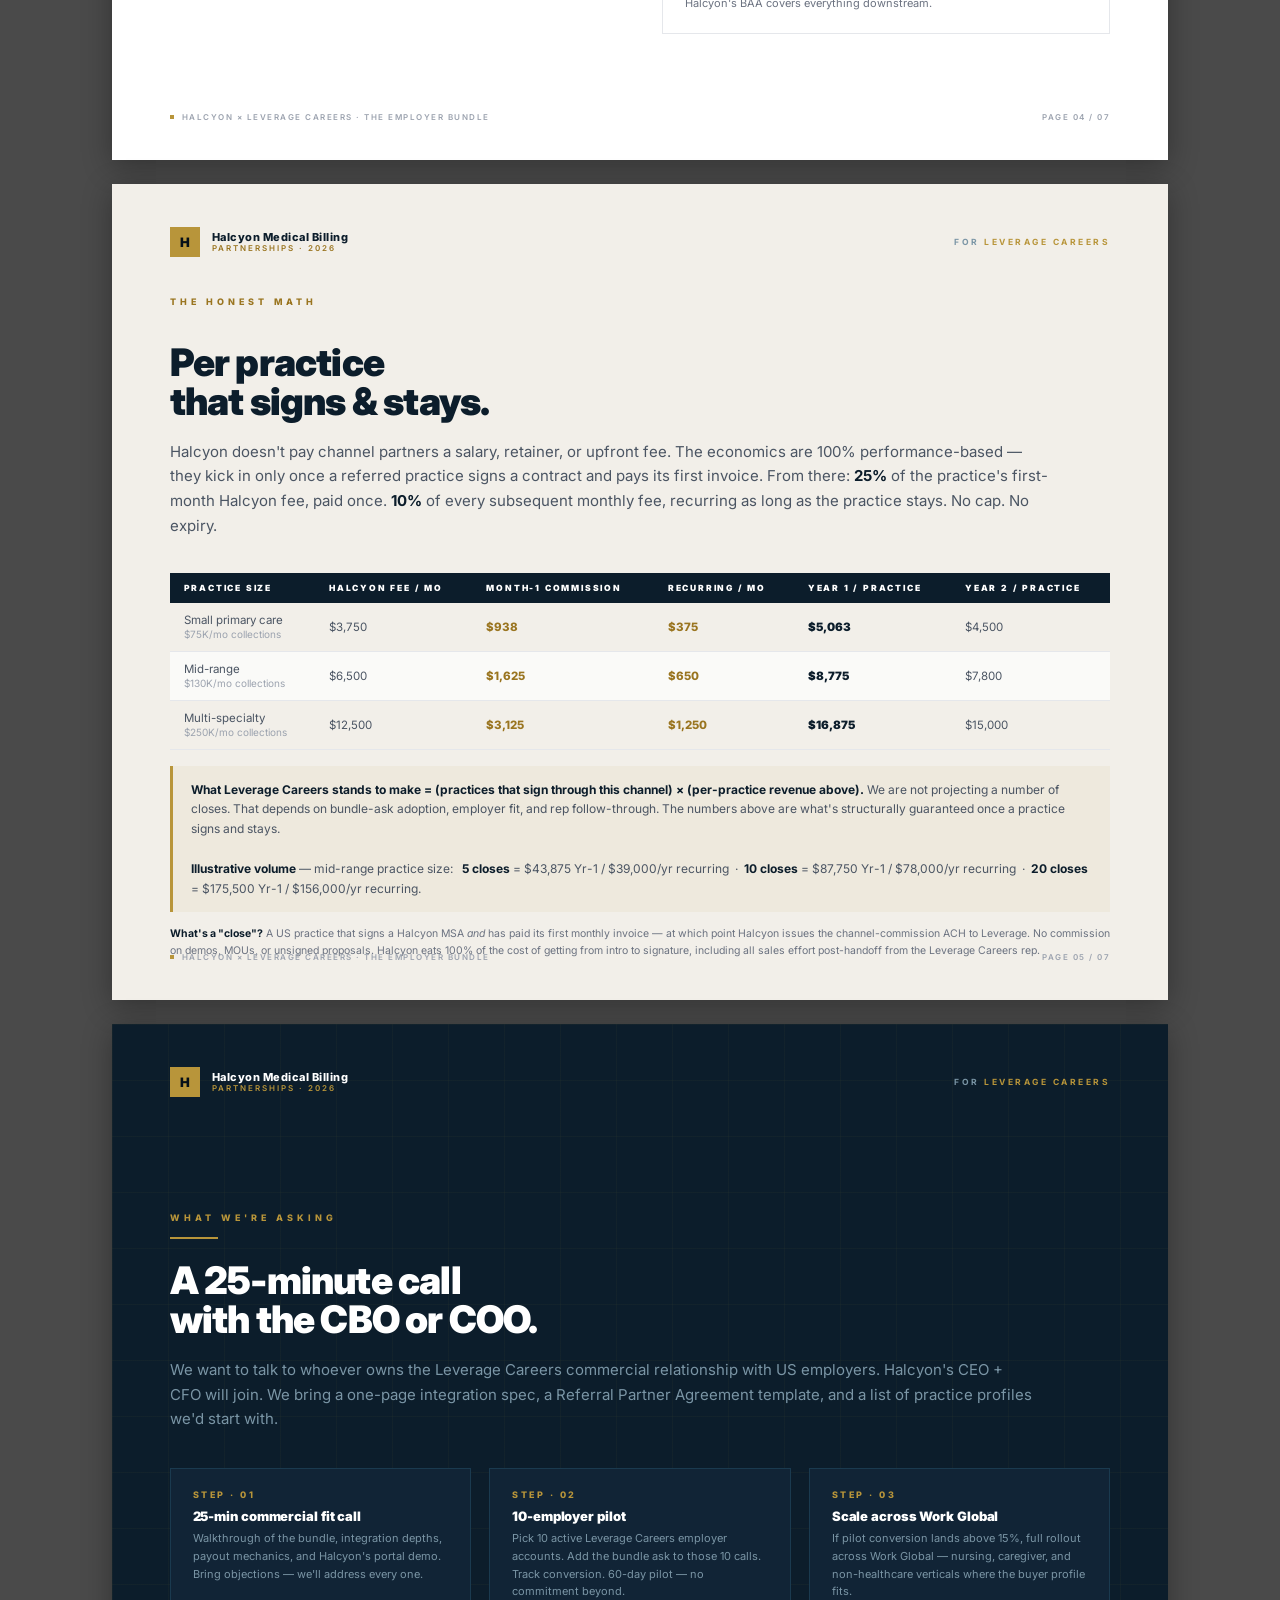
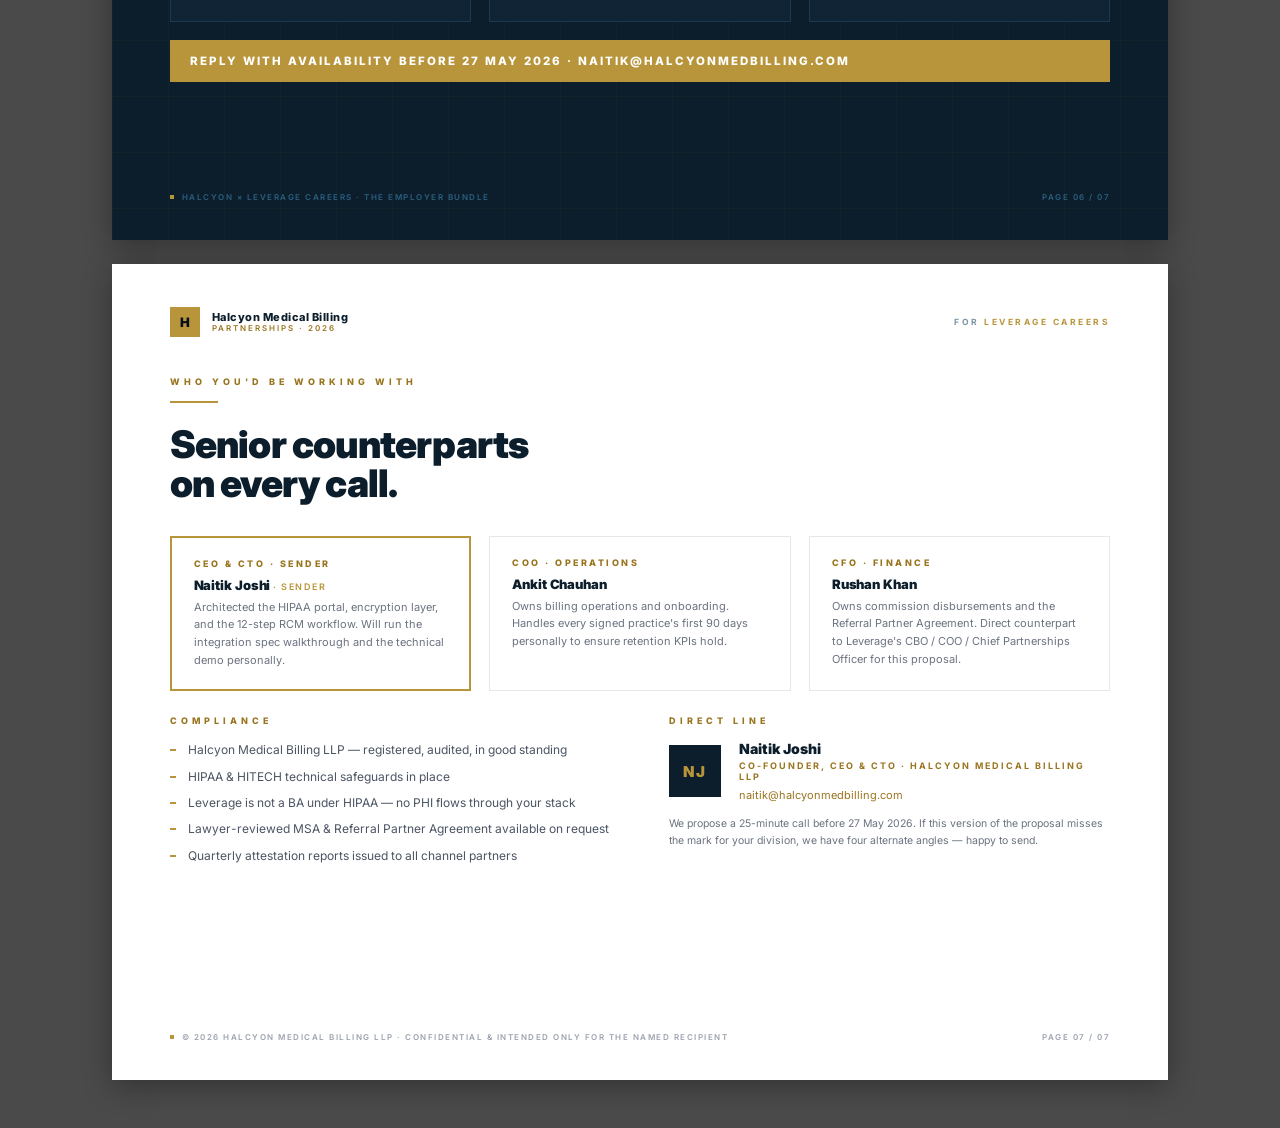
==== commit 2579dc7d: "Sender→Naitik (CEO); replace pipe-dream ARR with per-practice unit economics; INR rate ₹94; plain-te" ====
--- a/proposals/v2-employer-bundle.html
+++ b/proposals/v2-employer-bundle.html
@@ -42,7 +42,7 @@
   </div>
 
   <div class="page-footer">
-    <span><span class="gold-dot"></span>Prepared by Rushan Khan, CFO · Halcyon Medical Billing LLP</span>
+    <span><span class="gold-dot"></span>Prepared by Naitik Joshi, Co-Founder &amp; CEO · Halcyon Medical Billing LLP</span>
     <span>06 May 2026 · Page 01 / 07</span>
   </div>
 </section>
@@ -244,59 +244,69 @@
   </div>
 
   <div class="page-body top">
-    <p class="section-label light">The math</p>
-    <div class="gold-divider"></div>
-    <h2 class="page-h2">Modelling against your<br>actual placement volume.</h2>
+    <p class="section-label light">The honest math</p>
+    <div class="gold-divider"></div>
+    <h2 class="page-h2">Per practice<br>that signs &amp; stays.</h2>
     <p class="lead">
-      We assume each Leverage Careers placement = 1 employer touchpoint. We assume an opt-in
-      rate of 60% on the bundle ask, and a 25% close rate on warm employer-side intros (well
-      above the cold benchmark of 8%). The economics scale linearly with placement volume.
+      Halcyon doesn't pay channel partners a salary, retainer, or upfront fee. The economics
+      are 100% performance-based — they kick in only once a referred practice signs a contract
+      and pays its first invoice. From there: <strong>25%</strong> of the practice's first-month Halcyon
+      fee, paid once. <strong>10%</strong> of every subsequent monthly fee, recurring as long as the practice
+      stays. No cap. No expiry.
     </p>
 
     <table class="proposal-table">
       <thead>
         <tr>
-          <th>Annual Placements (Employer Touches)</th>
-          <th>Bundle Asks (60%)</th>
-          <th>Halcyon Closes (25%)</th>
-          <th>Year 1 Channel Revenue</th>
-          <th>Year 3 Run-Rate (cumulative)</th>
+          <th>Practice size</th>
+          <th>Halcyon fee / mo</th>
+          <th>Month-1 commission</th>
+          <th>Recurring / mo</th>
+          <th>Year 1 / practice</th>
+          <th>Year 2 / practice</th>
         </tr>
       </thead>
       <tbody>
         <tr>
-          <td>120 (TNSDC pilot)</td>
-          <td>72 intros</td>
-          <td>18 practices</td>
-          <td class="gold">$157,950</td>
-          <td class="big">$1.40M ARR</td>
+          <td>Small primary care<br><span style="font-size:10px;color:#9ca3af;">$75K/mo collections</span></td>
+          <td>$3,750</td>
+          <td class="gold">$938</td>
+          <td class="gold">$375</td>
+          <td class="big">$5,063</td>
+          <td>$4,500</td>
         </tr>
         <tr>
-          <td>500 (mid-FY27)</td>
-          <td>300 intros</td>
-          <td>75 practices</td>
-          <td class="gold">$658,125</td>
-          <td class="big">$5.85M ARR</td>
+          <td>Mid-range<br><span style="font-size:10px;color:#9ca3af;">$130K/mo collections</span></td>
+          <td>$6,500</td>
+          <td class="gold">$1,625</td>
+          <td class="gold">$650</td>
+          <td class="big">$8,775</td>
+          <td>$7,800</td>
         </tr>
         <tr>
-          <td>1,500 (FY28 target)</td>
-          <td>900 intros</td>
-          <td>225 practices</td>
-          <td class="gold">$1.97M</td>
-          <td class="big">$17.55M ARR</td>
-        </tr>
-        <tr>
-          <td>5,000 (full Work Global scale)</td>
-          <td>3,000 intros</td>
-          <td>750 practices</td>
-          <td class="gold">$6.58M</td>
-          <td class="big">$58.5M ARR</td>
+          <td>Multi-specialty<br><span style="font-size:10px;color:#9ca3af;">$250K/mo collections</span></td>
+          <td>$12,500</td>
+          <td class="gold">$3,125</td>
+          <td class="gold">$1,250</td>
+          <td class="big">$16,875</td>
+          <td>$15,000</td>
         </tr>
       </tbody>
     </table>
 
+    <div class="callout">
+      <strong>What Leverage Careers stands to make = (practices that sign through this channel) × (per-practice revenue above).</strong>
+      We are not projecting a number of closes. That depends on bundle-ask adoption, employer fit, and rep follow-through.
+      The numbers above are what's structurally guaranteed once a practice signs and stays.
+      <br><br>
+      <strong>Illustrative volume</strong> — mid-range practice size:
+      &nbsp;&nbsp;<strong>5 closes</strong> = $43,875 Yr-1 / $39,000/yr recurring &nbsp;·&nbsp;
+      <strong>10 closes</strong> = $87,750 Yr-1 / $78,000/yr recurring &nbsp;·&nbsp;
+      <strong>20 closes</strong> = $175,500 Yr-1 / $156,000/yr recurring.
+    </div>
+
     <p class="tiny" style="margin-top:14px;">
-      <strong>Assumptions:</strong> $130K avg monthly collections per signed practice · 5% Halcyon billing rate · 25% conversion on warm employer-side introductions · 35% gross channel commission Year 1 (25% upfront + 10% recurring × 12) · 95% 3-year retention rate consistent with industry benchmarks for embedded billing partners. The "Year 3 Run-Rate" is the steady-state ARR assuming the practices signed in Year 1 are still active and Year 3 placements have onboarded.
+      <strong>What's a "close"?</strong> A US practice that signs a Halcyon MSA <em>and</em> has paid its first monthly invoice — at which point Halcyon issues the channel-commission ACH to Leverage. No commission on demos, MOUs, or unsigned proposals. Halcyon eats 100% of the cost of getting from intro to signature, including all sales effort post-handoff from the Leverage Careers rep.
     </p>
   </div>
 
@@ -348,7 +358,7 @@
     </div>
 
     <div class="cta-band">
-      Reply with availability before 27 May 2026 · rushan@halcyonmedbilling.com
+      Reply with availability before 27 May 2026 · naitik@halcyonmedbilling.com
     </div>
   </div>
 
@@ -377,9 +387,9 @@
     <h2 class="page-h2">Senior counterparts<br>on every call.</h2>
 
     <div class="three-col" style="margin-top:14px;">
-      <div class="feature-card">
-        <div class="num">CEO &amp; CTO</div>
-        <div class="title">Naitik Joshi</div>
+      <div class="feature-card" style="border-color: var(--gold-500); border-width:2px;">
+        <div class="num">CEO &amp; CTO · SENDER</div>
+        <div class="title">Naitik Joshi <span style="color:var(--gold-500); font-weight:600; font-size:9px; letter-spacing:1.5px;">· SENDER</span></div>
         <div class="desc">Architected the HIPAA portal, encryption layer, and the 12-step RCM workflow. Will run the integration spec walkthrough and the technical demo personally.</div>
       </div>
       <div class="feature-card">
@@ -387,9 +397,9 @@
         <div class="title">Ankit Chauhan</div>
         <div class="desc">Owns billing operations and onboarding. Handles every signed practice's first 90 days personally to ensure retention KPIs hold.</div>
       </div>
-      <div class="feature-card" style="border-color: var(--gold-500); border-width:2px;">
+      <div class="feature-card">
         <div class="num">CFO · Finance</div>
-        <div class="title">Rushan Khan <span style="color:var(--gold-500); font-weight:600; font-size:9px; letter-spacing:1.5px;">· SENDER</span></div>
+        <div class="title">Rushan Khan</div>
         <div class="desc">Owns commission disbursements and the Referral Partner Agreement. Direct counterpart to Leverage's CBO / COO / Chief Partnerships Officer for this proposal.</div>
       </div>
     </div>
@@ -408,11 +418,11 @@
       <div>
         <p class="section-label light">Direct line</p>
         <div class="signature">
-          <div class="sig-initials">RK</div>
+          <div class="sig-initials">NJ</div>
           <div>
-            <div class="sig-name">Rushan Khan</div>
-            <div class="sig-title">CFO · Halcyon Medical Billing LLP</div>
-            <div class="sig-email">rushan@halcyonmedbilling.com</div>
+            <div class="sig-name">Naitik Joshi</div>
+            <div class="sig-title">Co-Founder, CEO &amp; CTO · Halcyon Medical Billing LLP</div>
+            <div class="sig-email">naitik@halcyonmedbilling.com</div>
           </div>
         </div>
         <p class="tiny" style="margin-top:14px;">
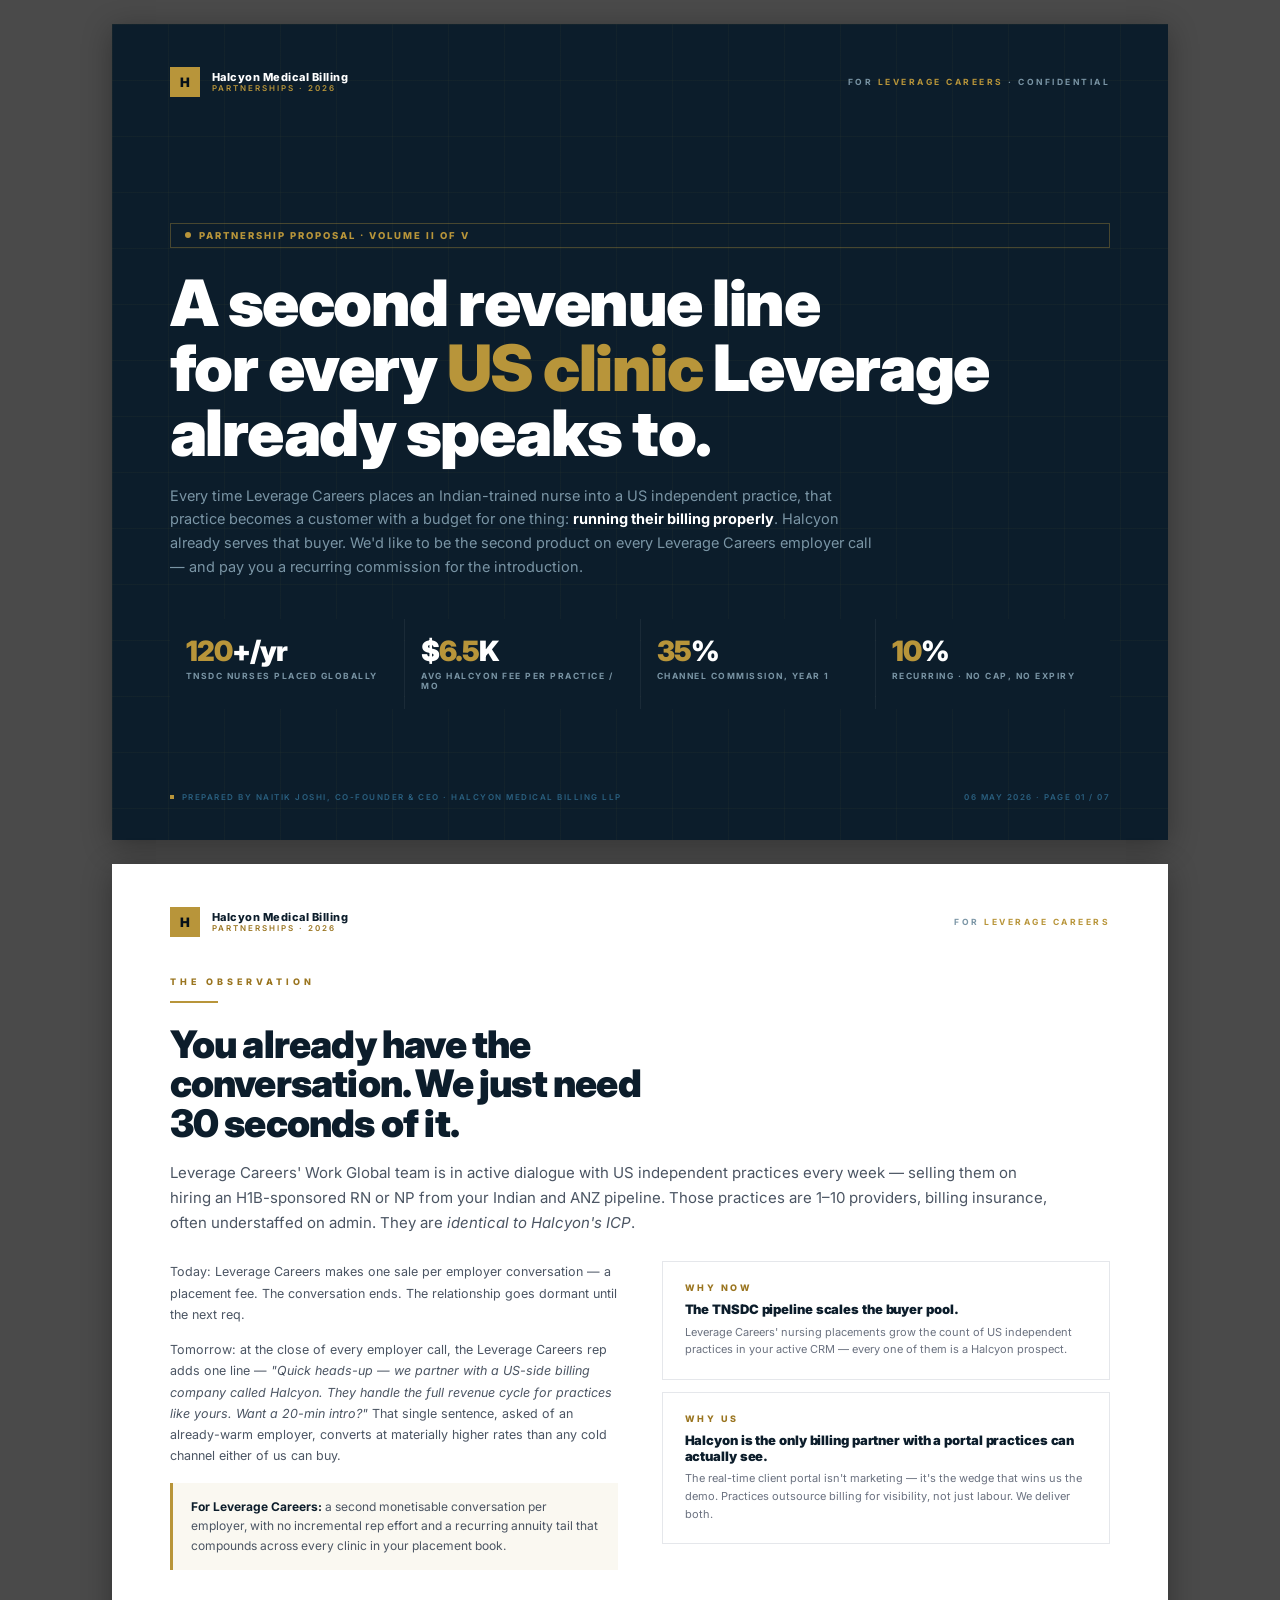
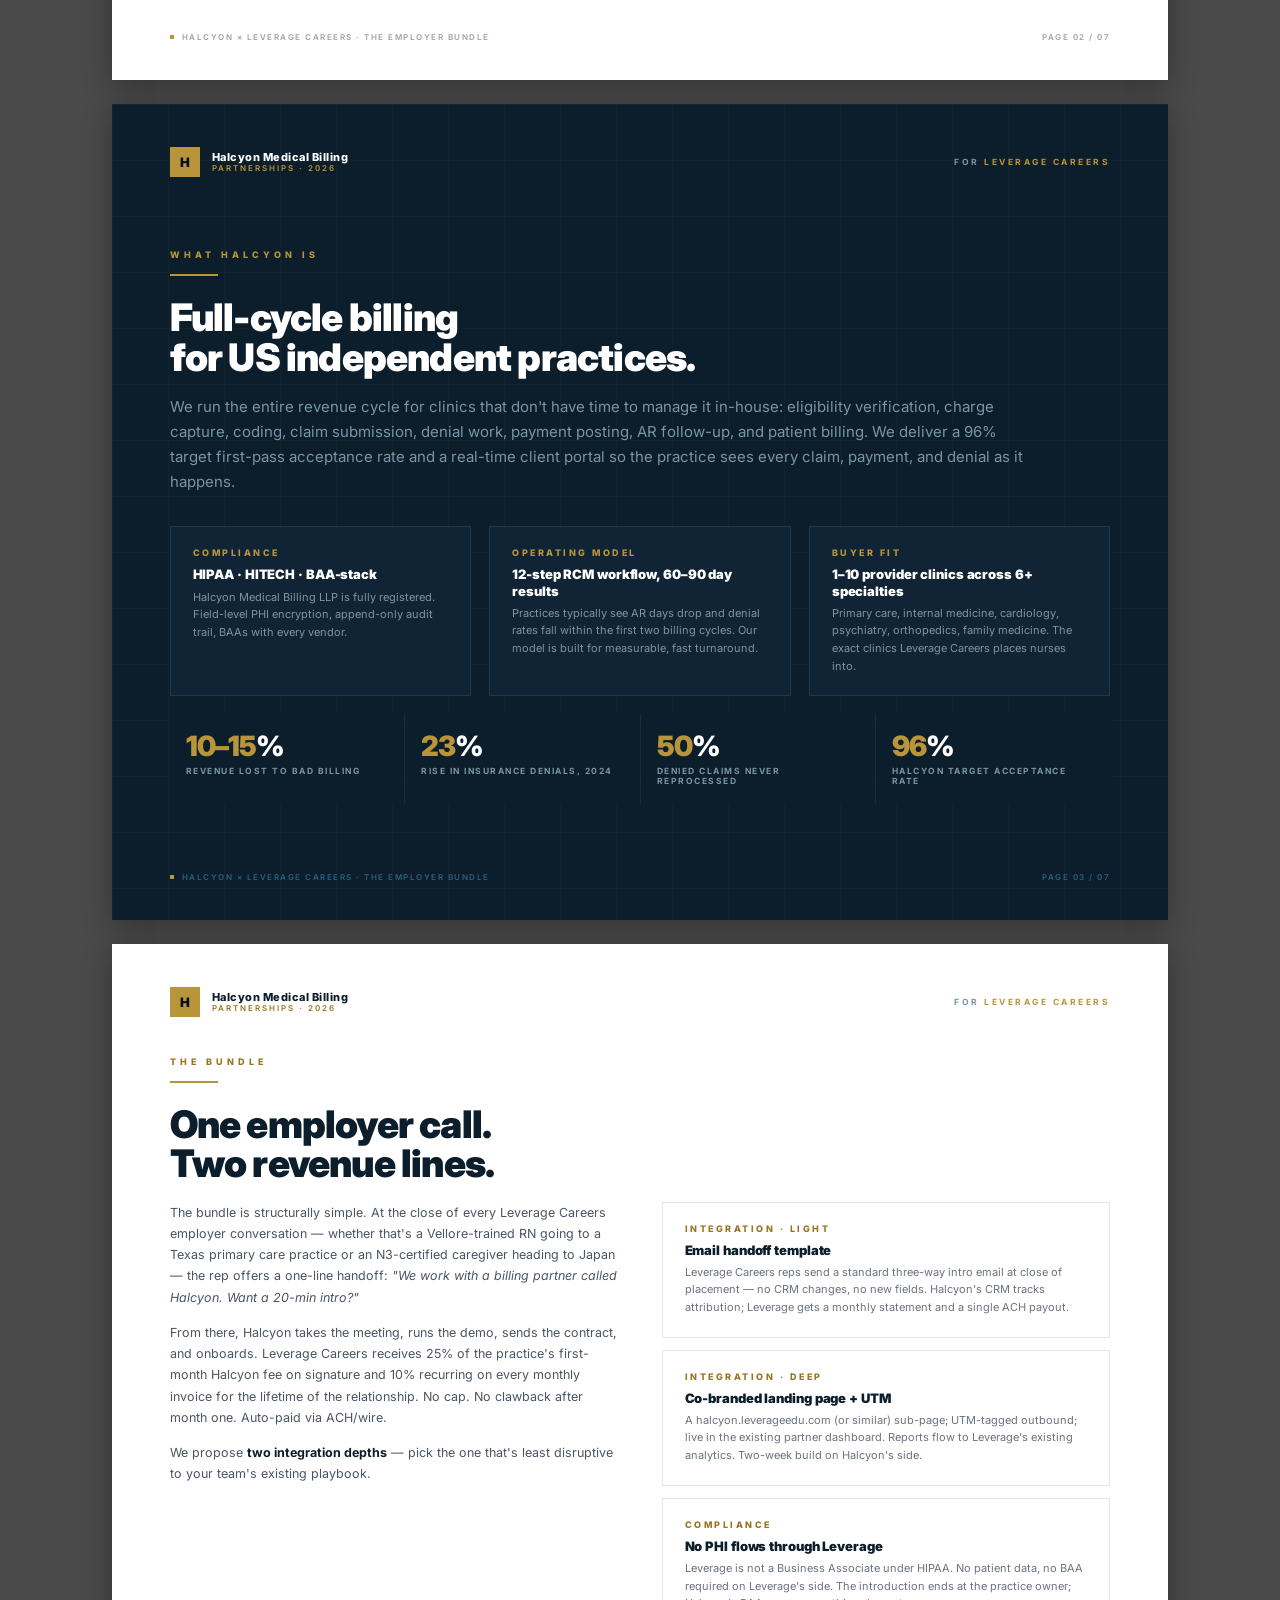
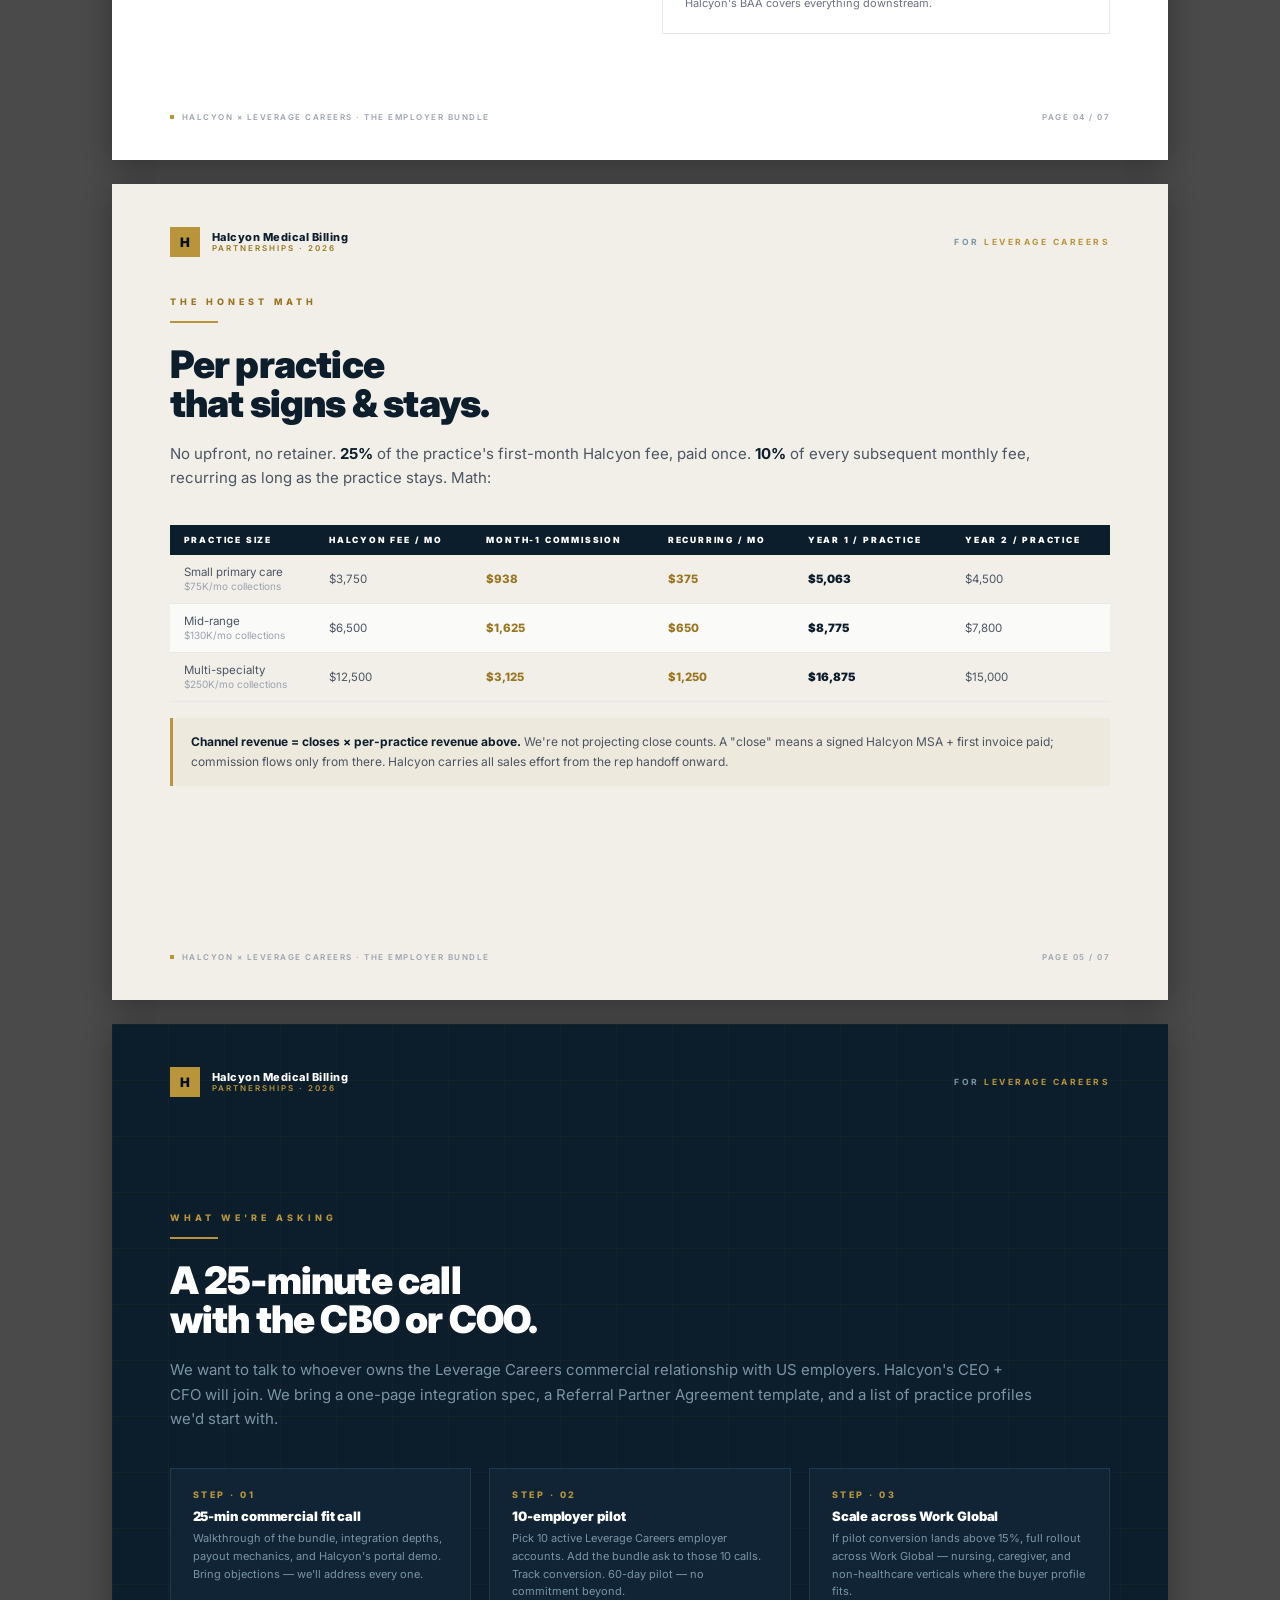
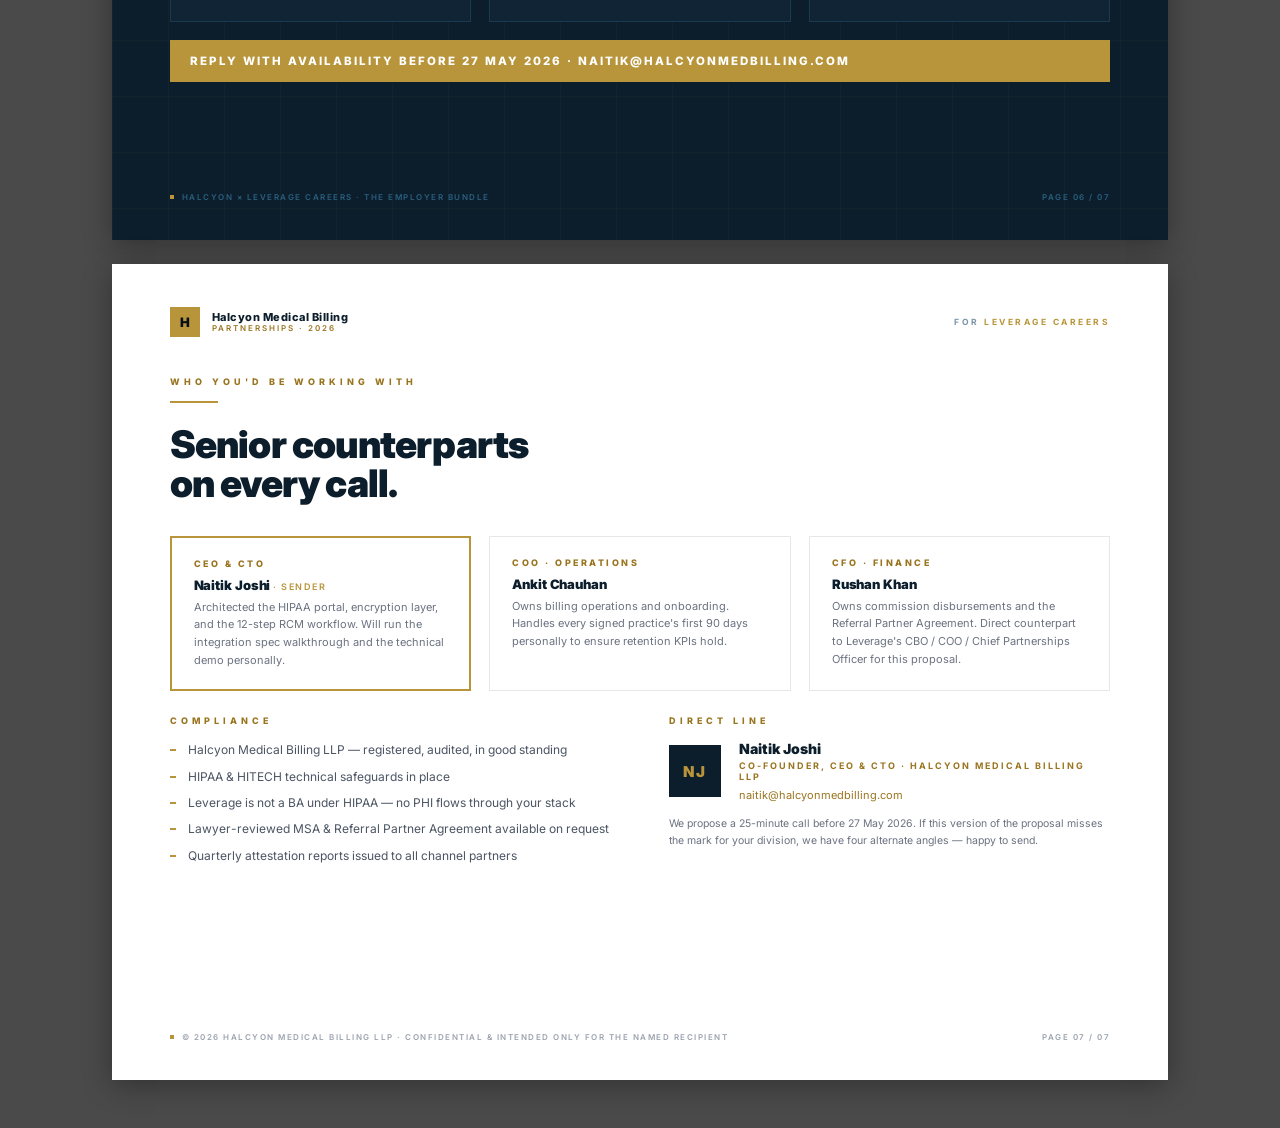
==== commit 3e36fb00: "Audit fixes: single SENDER badge, kill clipping on honest-math pages, drop date ranges & projection-" ====
--- a/proposals/v2-employer-bundle.html
+++ b/proposals/v2-employer-bundle.html
@@ -248,11 +248,8 @@
     <div class="gold-divider"></div>
     <h2 class="page-h2">Per practice<br>that signs &amp; stays.</h2>
     <p class="lead">
-      Halcyon doesn't pay channel partners a salary, retainer, or upfront fee. The economics
-      are 100% performance-based — they kick in only once a referred practice signs a contract
-      and pays its first invoice. From there: <strong>25%</strong> of the practice's first-month Halcyon
-      fee, paid once. <strong>10%</strong> of every subsequent monthly fee, recurring as long as the practice
-      stays. No cap. No expiry.
+      No upfront, no retainer. <strong>25%</strong> of the practice's first-month Halcyon fee, paid once.
+      <strong>10%</strong> of every subsequent monthly fee, recurring as long as the practice stays. Math:
     </p>
 
     <table class="proposal-table">
@@ -295,19 +292,10 @@
     </table>
 
     <div class="callout">
-      <strong>What Leverage Careers stands to make = (practices that sign through this channel) × (per-practice revenue above).</strong>
-      We are not projecting a number of closes. That depends on bundle-ask adoption, employer fit, and rep follow-through.
-      The numbers above are what's structurally guaranteed once a practice signs and stays.
-      <br><br>
-      <strong>Illustrative volume</strong> — mid-range practice size:
-      &nbsp;&nbsp;<strong>5 closes</strong> = $43,875 Yr-1 / $39,000/yr recurring &nbsp;·&nbsp;
-      <strong>10 closes</strong> = $87,750 Yr-1 / $78,000/yr recurring &nbsp;·&nbsp;
-      <strong>20 closes</strong> = $175,500 Yr-1 / $156,000/yr recurring.
-    </div>
-
-    <p class="tiny" style="margin-top:14px;">
-      <strong>What's a "close"?</strong> A US practice that signs a Halcyon MSA <em>and</em> has paid its first monthly invoice — at which point Halcyon issues the channel-commission ACH to Leverage. No commission on demos, MOUs, or unsigned proposals. Halcyon eats 100% of the cost of getting from intro to signature, including all sales effort post-handoff from the Leverage Careers rep.
-    </p>
+      <strong>Channel revenue = closes × per-practice revenue above.</strong> We're not projecting close counts.
+      A "close" means a signed Halcyon MSA + first invoice paid; commission flows only from there.
+      Halcyon carries all sales effort from the rep handoff onward.
+    </div>
   </div>
 
   <div class="page-footer">
@@ -388,7 +376,7 @@
 
     <div class="three-col" style="margin-top:14px;">
       <div class="feature-card" style="border-color: var(--gold-500); border-width:2px;">
-        <div class="num">CEO &amp; CTO · SENDER</div>
+        <div class="num">CEO &amp; CTO</div>
         <div class="title">Naitik Joshi <span style="color:var(--gold-500); font-weight:600; font-size:9px; letter-spacing:1.5px;">· SENDER</span></div>
         <div class="desc">Architected the HIPAA portal, encryption layer, and the 12-step RCM workflow. Will run the integration spec walkthrough and the technical demo personally.</div>
       </div>
